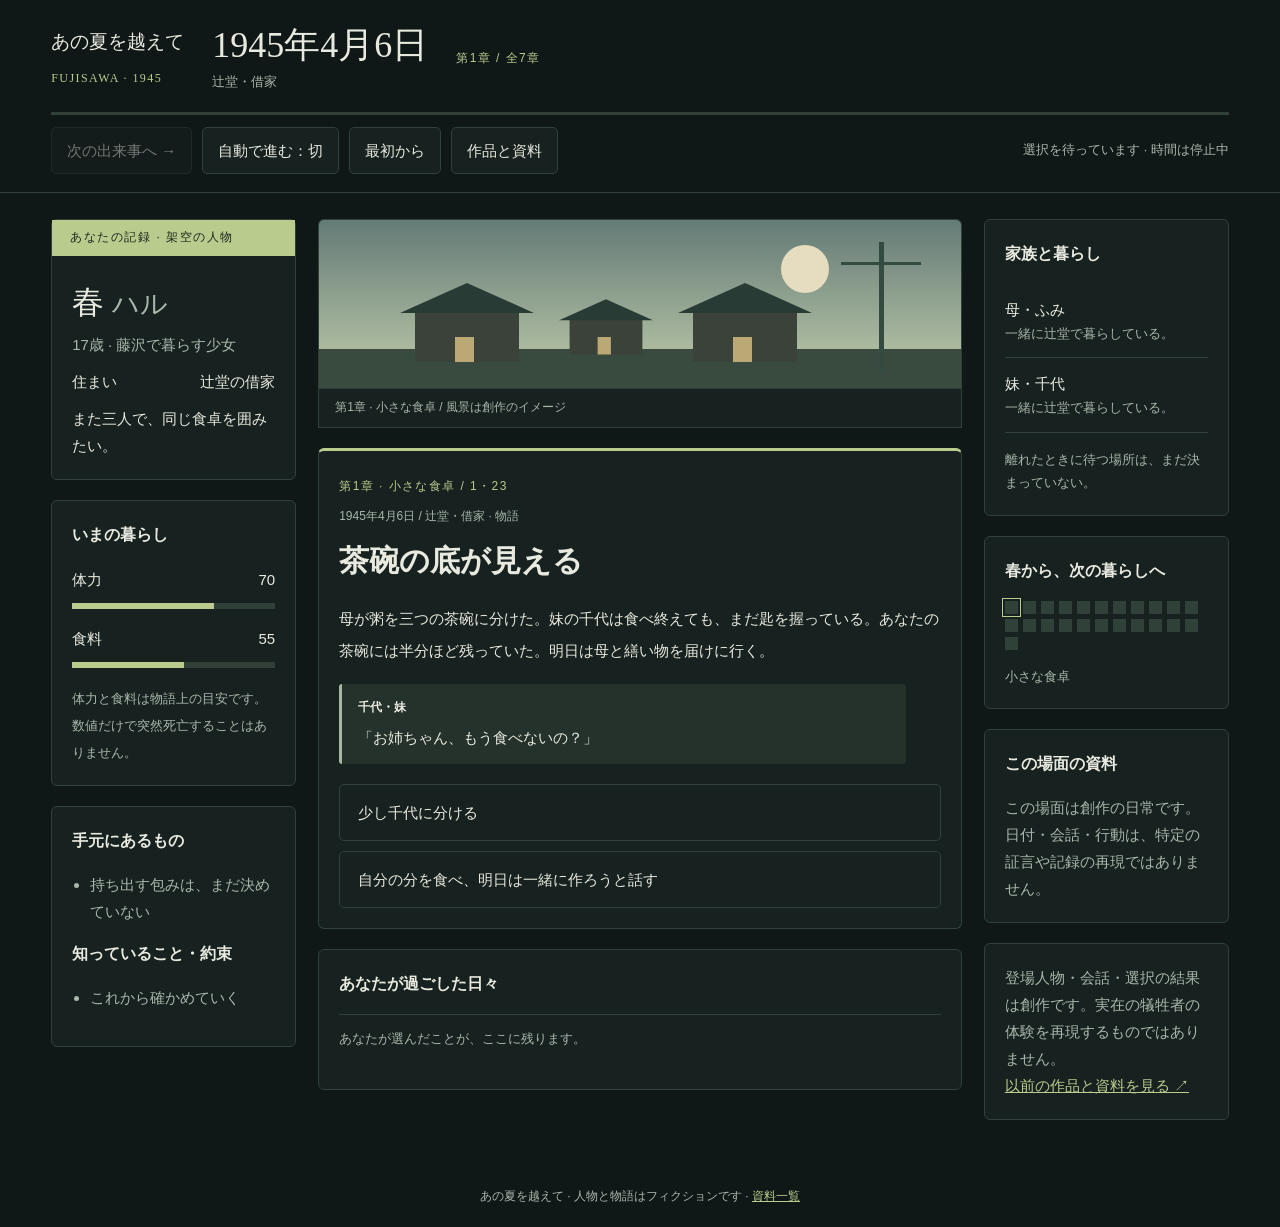
==== play/index.html @ 4fbbf90d "Add Fujisawa survival story with 23 scenes and 20 endings" ====
<!doctype html><html lang="ja"><head><meta charset="utf-8"><meta name="robots" content="noindex,nofollow"><meta name="viewport" content="width=device-width,initial-scale=1"><meta name="description" content="1945年の藤沢を舞台に、物と情報、家族との約束で日々をつなぐフィクションの選択ゲーム。"><title>あの夏を越えて｜藤沢1945</title><link rel="stylesheet" href="style.css"></head><body>
<header><div class="top"><div class="brand">あの夏を越えて<br><span class="tag">FUJISAWA · 1945</span></div><div><div class="date" id="date">1945年、藤沢。</div><small id="location">暮らしをつなぐ、物と情報の物語</small></div><span class="tag" id="chapter">7章 · 23場面</span></div><div class="track"><i id="progress"></i></div><div class="controls"><button id="next" disabled>次の出来事へ →</button><button id="auto" aria-pressed="false">自動で進む：切</button><button id="reset">最初から</button><button id="about">作品と資料</button><small id="timeState">読み込み中</small></div></header>
<main class="layout"><aside class="left"><section class="card identity"><div class="ribbon">あなたの記録 · 架空の人物</div><div class="name">春 <small>ハル</small></div><p class="muted">17歳 · 藤沢で暮らす少女</p><div class="row"><span>住まい</span><span>辻堂の借家</span></div><p>また三人で、同じ食卓を囲みたい。</p></section><section class="card"><h2>いまの暮らし</h2><div id="stats"></div><small>体力と食料は物語上の目安です。数値だけで突然死亡することはありません。</small></section><section class="card possessions"><h2>手元にあるもの</h2><ul id="items"></ul><h2>知っていること・約束</h2><ul id="knowledge"></ul></section></aside>
<div class="center"><div class="scene" role="img" aria-label="藤沢の暮らしをイメージした創作の風景"><div class="sun"></div><div class="houses"><i class="house"></i><i class="house"></i><i class="house"></i></div><div class="pole"></div></div><div class="scene-caption" id="sceneCaption">1945年の藤沢を舞台にしたフィクション</div><article class="card" id="story" aria-live="polite" tabindex="-1"><p>物語を読み込んでいます。</p></article><section class="card"><h2>あなたが過ごした日々</h2><ol class="log" id="log"></ol></section></div>
<aside class="right"><section class="card"><h2>家族と暮らし</h2><div class="family">母・ふみ <small id="mother">針仕事で家計を支える。</small></div><div class="family">妹・千代 <small id="sister">9歳。絵を描くのが好き。</small></div><p id="promise" class="muted">まだ、離れたときの約束は決まっていない。</p></section><section class="card"><h2>春から、次の暮らしへ</h2><div class="dots" id="dots"></div><p id="chapterText" class="muted"></p></section><section class="card"><h2>この場面の資料</h2><div id="fact"></div></section><section class="card"><p class="muted">登場人物・会話・選択の結果は創作です。実在の犠牲者の体験を再現するものではありません。</p><a href="../index.html">以前の作品と資料を見る ↗</a></section></aside></main>
<dialog id="aboutDialog"><h2>あの夏を越えて</h2><p>1945年の藤沢を舞台にした、主人公一人の選択ゲームです。春は母・ふみ、妹・千代と暮らす架空の少女です。旧作品に登場する人物の実話や続編ではありません。</p><p>場所と確認できる歴史上の出来事を土台にしています。人物・会話・私的な事故・日々の日付・戦後の暮らしは創作です。画面の「資料」で、歴史の記録と物語を分けています。</p><p>死亡を含む20種類の結末があります。危険な選択の前には状況を示します。死亡は実在の空襲被害者に割り当てず、架空の日常の出来事として描いています。実際の危険への対処を教えるものではありません。</p><p>体力と食料は行動の負担を振り返る目安です。持ち物や約束は選択肢を変えます。自動進行を入れても、選択肢が出ると必ず止まります。</p><p>進行はこのブラウザに保存します。「最初から」で今回の進行を消してやり直せます。過去のプレイ記録は別に蓄積しません。</p><h3>資料と制作</h3><div id="sourceList"></div><p>体験設計の参考：<a href="https://1in8b.life/ja/" target="_blank" rel="noopener">80億分の1</a>。文章と画面は本作向けに制作。設計はChatGPTとClaudeのレビューをもとに構成しています。</p><button id="closeAbout">閉じる</button></dialog>
<dialog id="resetDialog"><h2>最初からやり直しますか？</h2><p>このプレイの進行と記録を消し、4月6日から始めます。</p><button id="confirmReset">最初から始める</button> <button id="cancelReset">戻る</button></dialog>
<footer>あの夏を越えて · 人物と物語はフィクションです · <a href="../sources.html">資料一覧</a></footer><script src="engine.js"></script><script src="ui.js"></script></body></html>
---- play/style.css ----
:root{color-scheme:dark;--bg:#101817;--panel:#17211f;--line:#30413a;--text:#e8eadf;--muted:#a9b6ab;--accent:#b9cb8d}*{box-sizing:border-box}body{margin:0;background:var(--bg);color:var(--text);font:15px/1.8 -apple-system,BlinkMacSystemFont,'Hiragino Kaku Gothic ProN',sans-serif}button,a{font:inherit}button{cursor:pointer;color:inherit;background:var(--panel);border:1px solid var(--line);border-radius:5px;padding:9px 15px}button:hover{border-color:var(--accent);background:#29382c}button:focus-visible,a:focus-visible{outline:3px solid var(--accent);outline-offset:4px}header{padding:24px 4vw 18px;border-bottom:1px solid var(--line)}.top{display:flex;align-items:center;gap:28px;flex-wrap:wrap}.brand{font-family:serif;font-size:19px}.date{font-family:serif;font-size:36px;line-height:1.2}small,.muted{color:var(--muted)}.tag{font-size:12px;letter-spacing:.12em;color:var(--accent)}.track{height:3px;background:var(--line);margin:18px 0 12px}.track i{display:block;background:var(--accent);height:100%;transition:width .4s}.controls{display:flex;gap:10px;align-items:center;flex-wrap:wrap}.controls small{margin-left:auto}.layout{display:grid;grid-template-columns:245px minmax(340px,1fr) 245px;gap:22px;max-width:1420px;margin:auto;padding:26px 4vw}.card{background:var(--panel);border:1px solid var(--line);border-radius:6px;padding:20px;margin-bottom:20px}h1,h2,h3,p{margin:0}h1{font-family:serif;font-size:30px;margin:7px 0 15px}h2{font-size:16px;margin-bottom:15px}h3{font-size:14px}.identity .ribbon{margin:-20px -20px 18px;background:var(--accent);color:#1b2a1d;padding:7px 18px;font-size:12px;letter-spacing:.13em}.name{font-family:serif;font-size:32px}.row{display:flex;justify-content:space-between;gap:15px;margin:10px 0}.stat{margin:16px 0}.bar{height:6px;background:#304038;margin-top:7px}.bar i{display:block;height:100%;background:var(--accent);transition:width .3s}.scene{height:170px;position:relative;overflow:hidden;background:linear-gradient(#647b76,#acbaa0 77%,#384b3e 77%);border:1px solid var(--line);border-radius:6px 6px 0 0}.sun{position:absolute;width:48px;height:48px;left:72%;top:25px;border-radius:50%;background:#e6dcc0}.houses{position:absolute;bottom:26px;left:15%;display:flex;align-items:flex-end;gap:35px}.house{width:104px;height:50px;background:#3a4239;position:relative}.house:before{content:'';position:absolute;left:-15px;top:-29px;border-left:67px solid transparent;border-right:67px solid transparent;border-bottom:30px solid #283b35}.house:after{content:'';position:absolute;width:19px;height:25px;background:#baa975;bottom:0;left:40px}.house:nth-child(2){transform:scale(.7)}.pole{height:130px;width:5px;background:#334b40;position:absolute;right:12%;bottom:16px}.pole:before{content:'';position:absolute;width:80px;height:3px;background:#334b40;left:-38px;top:20px}.scene-caption{padding:8px 16px;background:var(--panel);border:1px solid var(--line);border-top:0;font-size:12px;color:var(--muted);margin-bottom:20px}.bodycopy{line-height:2.1}.speech{margin:18px 35px 18px 0;border-left:3px solid #a8b7a0;background:#25322b;padding:13px 16px;border-radius:3px}.speech.you{margin:18px 0 18px 35px;background:#253a43;border-color:#86b8c6}.speaker{font-size:12px;font-weight:700;display:block;margin-bottom:5px}.choices{display:grid;gap:10px;margin-top:20px}.choice{text-align:left;padding:14px 18px;display:block;width:100%}.choice strong{display:block;font-weight:500}.choice small{display:block;margin-top:4px;font-size:12px}.decision{color:var(--accent);font-size:12px;letter-spacing:.08em;margin-top:22px}.result{border-left:3px solid var(--accent);padding:14px 18px;background:#233128;margin:16px 0}.log{list-style:none;padding:0;margin:0}.log li{padding:12px 0;border-top:1px solid var(--line);font-size:13px}.log time{display:block;color:var(--muted);font-size:11px}.family{padding:12px 0;border-bottom:1px solid var(--line)}.family small{display:block}.dots{display:flex;gap:5px;margin-top:14px}.dots i{width:13px;height:13px;background:var(--line)}.dots i.done{background:var(--accent)}details{font-size:13px}summary{cursor:pointer}details p{margin-top:10px}a{color:var(--accent)}footer{padding:20px 4vw;color:var(--muted);font-size:12px;text-align:center}.hidden{display:none!important}@media(max-width:1000px){.layout{grid-template-columns:210px 1fr}.right{grid-column:1/-1;display:grid;grid-template-columns:1fr 1fr;gap:20px}}@media(max-width:650px){header{padding:20px}.layout{display:flex;flex-direction:column;padding:20px;gap:0}.left{display:grid;grid-template-columns:1fr 1fr;gap:10px}.card{padding:15px}.identity .ribbon{margin:-15px -15px 12px;padding:6px 15px}.name{font-size:25px}.row{font-size:12px;gap:5px}.stat{margin:8px 0;font-size:12px}.identity p{font-size:12px}.right{display:block}.date{font-size:30px}.controls small{margin-left:0}.scene{height:135px}h1{font-size:25px}.speech{margin-right:10px}.speech.you{margin-left:10px}}
button:disabled{cursor:default;opacity:.45}ul{padding-left:18px}li{margin:7px 0}.possession{font-size:13px}.right #promise{font-size:13px;margin-top:15px}.dots{flex-wrap:wrap}.dots i.current{outline:1px solid var(--accent);outline-offset:2px}.factlink{display:block;margin-top:12px}.chapter-start{border-top:3px solid var(--accent)}dialog{max-width:690px;width:calc(100% - 32px);max-height:85vh;overflow:auto;background:var(--panel);color:var(--text);border:1px solid var(--line);border-radius:8px;padding:28px}dialog::backdrop{background:#000a}dialog p{margin:16px 0}.end-title{font-size:32px}.end-note{margin:22px 0;padding-top:18px;border-top:1px solid var(--line)}.source{font-size:12px;margin-top:12px}.danger{border-color:#866957}.danger small{color:#e0b79b}#story:focus{outline:none}#chapterText{font-size:13px;margin-top:15px}.scene[data-chapter="5"]{background:linear-gradient(#526265,#91a39c 77%,#384b3e 77%)}.scene[data-chapter="6"]{background:linear-gradient(#8c8a77,#d4ba8b 77%,#384b3e 77%)}.scene[data-chapter="7"]{background:linear-gradient(#758d94,#c2d2bd 77%,#384b3e 77%)}@media(max-width:650px){header .top{gap:14px}.brand{font-size:16px}.date{font-size:26px}.left{grid-template-columns:1fr 1fr}.left .identity{padding:12px}.left .identity .ribbon{margin:-12px -12px 12px}.left .identity p{font-size:12px}.left .possession,.left .possessions{grid-column:1/-1}.left .possessions{display:none}.left .card{margin-bottom:10px}.left .card small{font-size:11px}.scene{height:110px}.controls{gap:6px}.controls button{font-size:12px;padding:8px}.layout{padding:14px}.choice{font-size:14px}.card{margin-bottom:14px}.bodycopy{line-height:1.95}.end-title{font-size:25px}.mobile-items{font-size:12px;margin:12px 0;color:var(--muted)}}@media(min-width:651px){.mobile-items{display:none}}
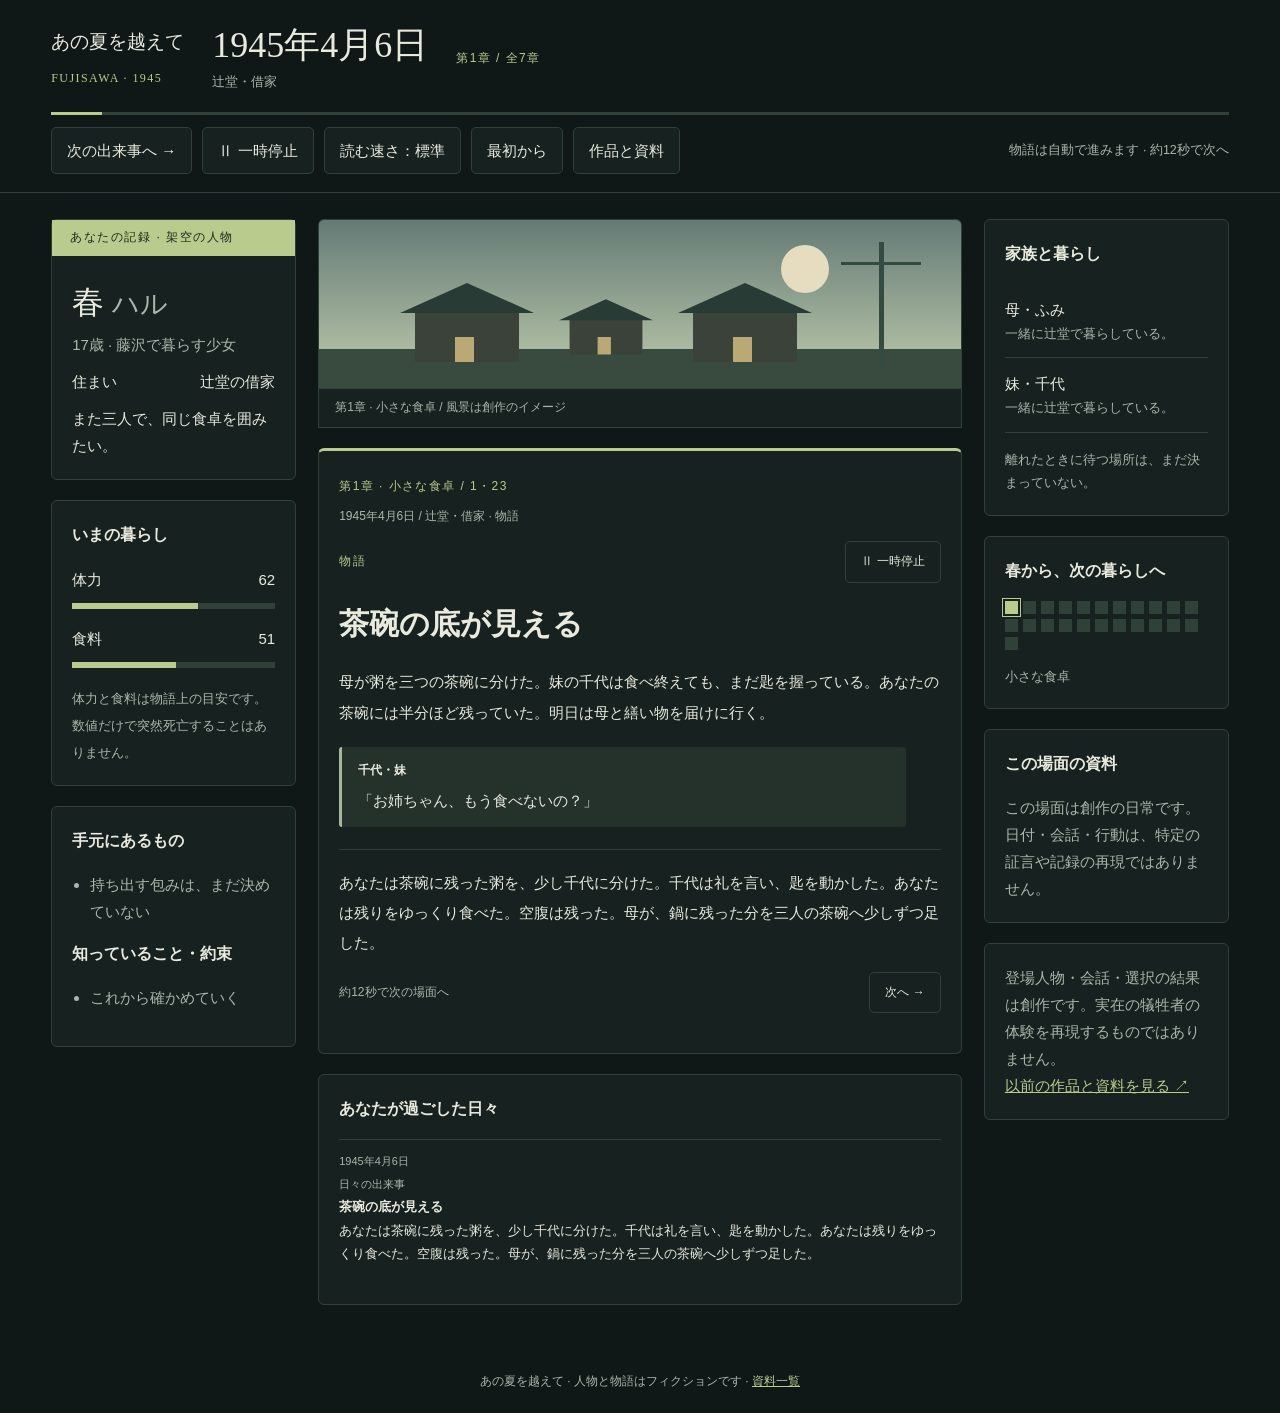
==== commit 0e11e062: "Let the story flow automatically between six consequential decisions" ====
--- a/play/index.html
+++ b/play/index.html
@@ -1,8 +1,8 @@
 <!doctype html><html lang="ja"><head><meta charset="utf-8"><meta name="robots" content="noindex,nofollow"><meta name="viewport" content="width=device-width,initial-scale=1"><meta name="description" content="1945年の藤沢を舞台に、物と情報、家族との約束で日々をつなぐフィクションの選択ゲーム。"><title>あの夏を越えて｜藤沢1945</title><link rel="stylesheet" href="style.css"></head><body>
-<header><div class="top"><div class="brand">あの夏を越えて<br><span class="tag">FUJISAWA · 1945</span></div><div><div class="date" id="date">1945年、藤沢。</div><small id="location">暮らしをつなぐ、物と情報の物語</small></div><span class="tag" id="chapter">7章 · 23場面</span></div><div class="track"><i id="progress"></i></div><div class="controls"><button id="next" disabled>次の出来事へ →</button><button id="auto" aria-pressed="false">自動で進む：切</button><button id="reset">最初から</button><button id="about">作品と資料</button><small id="timeState">読み込み中</small></div></header>
+<header><div class="top"><div class="brand">あの夏を越えて<br><span class="tag">FUJISAWA · 1945</span></div><div><div class="date" id="date">1945年、藤沢。</div><small id="location">暮らしをつなぐ、物と情報の物語</small></div><span class="tag" id="chapter">7章 · 大切な選択は6回</span></div><div class="track"><i id="progress"></i></div><div class="controls"><button id="next" disabled>次の出来事へ →</button><button id="auto" aria-pressed="true">Ⅱ 一時停止</button><button id="speed">読む速さ：標準</button><button id="reset">最初から</button><button id="about">作品と資料</button><small id="timeState">読み込み中</small></div></header>
 <main class="layout"><aside class="left"><section class="card identity"><div class="ribbon">あなたの記録 · 架空の人物</div><div class="name">春 <small>ハル</small></div><p class="muted">17歳 · 藤沢で暮らす少女</p><div class="row"><span>住まい</span><span>辻堂の借家</span></div><p>また三人で、同じ食卓を囲みたい。</p></section><section class="card"><h2>いまの暮らし</h2><div id="stats"></div><small>体力と食料は物語上の目安です。数値だけで突然死亡することはありません。</small></section><section class="card possessions"><h2>手元にあるもの</h2><ul id="items"></ul><h2>知っていること・約束</h2><ul id="knowledge"></ul></section></aside>
 <div class="center"><div class="scene" role="img" aria-label="藤沢の暮らしをイメージした創作の風景"><div class="sun"></div><div class="houses"><i class="house"></i><i class="house"></i><i class="house"></i></div><div class="pole"></div></div><div class="scene-caption" id="sceneCaption">1945年の藤沢を舞台にしたフィクション</div><article class="card" id="story" aria-live="polite" tabindex="-1"><p>物語を読み込んでいます。</p></article><section class="card"><h2>あなたが過ごした日々</h2><ol class="log" id="log"></ol></section></div>
 <aside class="right"><section class="card"><h2>家族と暮らし</h2><div class="family">母・ふみ <small id="mother">針仕事で家計を支える。</small></div><div class="family">妹・千代 <small id="sister">9歳。絵を描くのが好き。</small></div><p id="promise" class="muted">まだ、離れたときの約束は決まっていない。</p></section><section class="card"><h2>春から、次の暮らしへ</h2><div class="dots" id="dots"></div><p id="chapterText" class="muted"></p></section><section class="card"><h2>この場面の資料</h2><div id="fact"></div></section><section class="card"><p class="muted">登場人物・会話・選択の結果は創作です。実在の犠牲者の体験を再現するものではありません。</p><a href="../index.html">以前の作品と資料を見る ↗</a></section></aside></main>
-<dialog id="aboutDialog"><h2>あの夏を越えて</h2><p>1945年の藤沢を舞台にした、主人公一人の選択ゲームです。春は母・ふみ、妹・千代と暮らす架空の少女です。旧作品に登場する人物の実話や続編ではありません。</p><p>場所と確認できる歴史上の出来事を土台にしています。人物・会話・私的な事故・日々の日付・戦後の暮らしは創作です。画面の「資料」で、歴史の記録と物語を分けています。</p><p>死亡を含む20種類の結末があります。危険な選択の前には状況を示します。死亡は実在の空襲被害者に割り当てず、架空の日常の出来事として描いています。実際の危険への対処を教えるものではありません。</p><p>体力と食料は行動の負担を振り返る目安です。持ち物や約束は選択肢を変えます。自動進行を入れても、選択肢が出ると必ず止まります。</p><p>進行はこのブラウザに保存します。「最初から」で今回の進行を消してやり直せます。過去のプレイ記録は別に蓄積しません。</p><h3>資料と制作</h3><div id="sourceList"></div><p>体験設計の参考：<a href="https://1in8b.life/ja/" target="_blank" rel="noopener">80億分の1</a>。文章と画面は本作向けに制作。設計はChatGPTとClaudeのレビューをもとに構成しています。</p><button id="closeAbout">閉じる</button></dialog>
+<dialog id="aboutDialog"><h2>あの夏を越えて</h2><p>1945年の藤沢を舞台にした、主人公一人の選択ゲームです。春は母・ふみ、妹・千代と暮らす架空の少女です。旧作品に登場する人物の実話や続編ではありません。</p><p>場所と確認できる歴史上の出来事を土台にしています。人物・会話・私的な事故・日々の日付・戦後の暮らしは創作です。画面の「資料」で、歴史の記録と物語を分けています。</p><p>大きな結末は、生き延びたあとの仕事4種類と病気による死の1種類です。家族がどこで暮らすかは、後日談に反映されます。病気の経過は創作で、実際の患者の転帰を予測するものではありません。</p><p>物語は自動で進みます。選ぶのは重要な6場面だけで、選ぶまで必ず止まります。持ち物や情報によって、その間の出来事も変わります。「一時停止」「読む速さ」「次へ」で、自分のペースに合わせられます。別のタブや資料を開いている間は進みません。</p><p>進行はこのブラウザに保存します。この版は選択の構成を変えたため、以前の版とは別の進行として始まります。「最初から」で今回の進行を消してやり直せます。過去のプレイ記録は別に蓄積しません。</p><h3>資料と制作</h3><div id="sourceList"></div><p>体験設計の参考：<a href="https://1in8b.life/ja/" target="_blank" rel="noopener">80億分の1</a>。文章と画面は本作向けに制作。設計はChatGPTとClaudeのレビューをもとに構成しています。</p><button id="closeAbout">閉じる</button></dialog>
 <dialog id="resetDialog"><h2>最初からやり直しますか？</h2><p>このプレイの進行と記録を消し、4月6日から始めます。</p><button id="confirmReset">最初から始める</button> <button id="cancelReset">戻る</button></dialog>
 <footer>あの夏を越えて · 人物と物語はフィクションです · <a href="../sources.html">資料一覧</a></footer><script src="engine.js"></script><script src="ui.js"></script></body></html>
--- a/play/style.css
+++ b/play/style.css
@@ -1,3 +1,5 @@
 
 :root{color-scheme:dark;--bg:#101817;--panel:#17211f;--line:#30413a;--text:#e8eadf;--muted:#a9b6ab;--accent:#b9cb8d}*{box-sizing:border-box}body{margin:0;background:var(--bg);color:var(--text);font:15px/1.8 -apple-system,BlinkMacSystemFont,'Hiragino Kaku Gothic ProN',sans-serif}button,a{font:inherit}button{cursor:pointer;color:inherit;background:var(--panel);border:1px solid var(--line);border-radius:5px;padding:9px 15px}button:hover{border-color:var(--accent);background:#29382c}button:focus-visible,a:focus-visible{outline:3px solid var(--accent);outline-offset:4px}header{padding:24px 4vw 18px;border-bottom:1px solid var(--line)}.top{display:flex;align-items:center;gap:28px;flex-wrap:wrap}.brand{font-family:serif;font-size:19px}.date{font-family:serif;font-size:36px;line-height:1.2}small,.muted{color:var(--muted)}.tag{font-size:12px;letter-spacing:.12em;color:var(--accent)}.track{height:3px;background:var(--line);margin:18px 0 12px}.track i{display:block;background:var(--accent);height:100%;transition:width .4s}.controls{display:flex;gap:10px;align-items:center;flex-wrap:wrap}.controls small{margin-left:auto}.layout{display:grid;grid-template-columns:245px minmax(340px,1fr) 245px;gap:22px;max-width:1420px;margin:auto;padding:26px 4vw}.card{background:var(--panel);border:1px solid var(--line);border-radius:6px;padding:20px;margin-bottom:20px}h1,h2,h3,p{margin:0}h1{font-family:serif;font-size:30px;margin:7px 0 15px}h2{font-size:16px;margin-bottom:15px}h3{font-size:14px}.identity .ribbon{margin:-20px -20px 18px;background:var(--accent);color:#1b2a1d;padding:7px 18px;font-size:12px;letter-spacing:.13em}.name{font-family:serif;font-size:32px}.row{display:flex;justify-content:space-between;gap:15px;margin:10px 0}.stat{margin:16px 0}.bar{height:6px;background:#304038;margin-top:7px}.bar i{display:block;height:100%;background:var(--accent);transition:width .3s}.scene{height:170px;position:relative;overflow:hidden;background:linear-gradient(#647b76,#acbaa0 77%,#384b3e 77%);border:1px solid var(--line);border-radius:6px 6px 0 0}.sun{position:absolute;width:48px;height:48px;left:72%;top:25px;border-radius:50%;background:#e6dcc0}.houses{position:absolute;bottom:26px;left:15%;display:flex;align-items:flex-end;gap:35px}.house{width:104px;height:50px;background:#3a4239;position:relative}.house:before{content:'';position:absolute;left:-15px;top:-29px;border-left:67px solid transparent;border-right:67px solid transparent;border-bottom:30px solid #283b35}.house:after{content:'';position:absolute;width:19px;height:25px;background:#baa975;bottom:0;left:40px}.house:nth-child(2){transform:scale(.7)}.pole{height:130px;width:5px;background:#334b40;position:absolute;right:12%;bottom:16px}.pole:before{content:'';position:absolute;width:80px;height:3px;background:#334b40;left:-38px;top:20px}.scene-caption{padding:8px 16px;background:var(--panel);border:1px solid var(--line);border-top:0;font-size:12px;color:var(--muted);margin-bottom:20px}.bodycopy{line-height:2.1}.speech{margin:18px 35px 18px 0;border-left:3px solid #a8b7a0;background:#25322b;padding:13px 16px;border-radius:3px}.speech.you{margin:18px 0 18px 35px;background:#253a43;border-color:#86b8c6}.speaker{font-size:12px;font-weight:700;display:block;margin-bottom:5px}.choices{display:grid;gap:10px;margin-top:20px}.choice{text-align:left;padding:14px 18px;display:block;width:100%}.choice strong{display:block;font-weight:500}.choice small{display:block;margin-top:4px;font-size:12px}.decision{color:var(--accent);font-size:12px;letter-spacing:.08em;margin-top:22px}.result{border-left:3px solid var(--accent);padding:14px 18px;background:#233128;margin:16px 0}.log{list-style:none;padding:0;margin:0}.log li{padding:12px 0;border-top:1px solid var(--line);font-size:13px}.log time{display:block;color:var(--muted);font-size:11px}.family{padding:12px 0;border-bottom:1px solid var(--line)}.family small{display:block}.dots{display:flex;gap:5px;margin-top:14px}.dots i{width:13px;height:13px;background:var(--line)}.dots i.done{background:var(--accent)}details{font-size:13px}summary{cursor:pointer}details p{margin-top:10px}a{color:var(--accent)}footer{padding:20px 4vw;color:var(--muted);font-size:12px;text-align:center}.hidden{display:none!important}@media(max-width:1000px){.layout{grid-template-columns:210px 1fr}.right{grid-column:1/-1;display:grid;grid-template-columns:1fr 1fr;gap:20px}}@media(max-width:650px){header{padding:20px}.layout{display:flex;flex-direction:column;padding:20px;gap:0}.left{display:grid;grid-template-columns:1fr 1fr;gap:10px}.card{padding:15px}.identity .ribbon{margin:-15px -15px 12px;padding:6px 15px}.name{font-size:25px}.row{font-size:12px;gap:5px}.stat{margin:8px 0;font-size:12px}.identity p{font-size:12px}.right{display:block}.date{font-size:30px}.controls small{margin-left:0}.scene{height:135px}h1{font-size:25px}.speech{margin-right:10px}.speech.you{margin-left:10px}}
 button:disabled{cursor:default;opacity:.45}ul{padding-left:18px}li{margin:7px 0}.possession{font-size:13px}.right #promise{font-size:13px;margin-top:15px}.dots{flex-wrap:wrap}.dots i.current{outline:1px solid var(--accent);outline-offset:2px}.factlink{display:block;margin-top:12px}.chapter-start{border-top:3px solid var(--accent)}dialog{max-width:690px;width:calc(100% - 32px);max-height:85vh;overflow:auto;background:var(--panel);color:var(--text);border:1px solid var(--line);border-radius:8px;padding:28px}dialog::backdrop{background:#000a}dialog p{margin:16px 0}.end-title{font-size:32px}.end-note{margin:22px 0;padding-top:18px;border-top:1px solid var(--line)}.source{font-size:12px;margin-top:12px}.danger{border-color:#866957}.danger small{color:#e0b79b}#story:focus{outline:none}#chapterText{font-size:13px;margin-top:15px}.scene[data-chapter="5"]{background:linear-gradient(#526265,#91a39c 77%,#384b3e 77%)}.scene[data-chapter="6"]{background:linear-gradient(#8c8a77,#d4ba8b 77%,#384b3e 77%)}.scene[data-chapter="7"]{background:linear-gradient(#758d94,#c2d2bd 77%,#384b3e 77%)}@media(max-width:650px){header .top{gap:14px}.brand{font-size:16px}.date{font-size:26px}.left{grid-template-columns:1fr 1fr}.left .identity{padding:12px}.left .identity .ribbon{margin:-12px -12px 12px}.left .identity p{font-size:12px}.left .possession,.left .possessions{grid-column:1/-1}.left .possessions{display:none}.left .card{margin-bottom:10px}.left .card small{font-size:11px}.scene{height:110px}.controls{gap:6px}.controls button{font-size:12px;padding:8px}.layout{padding:14px}.choice{font-size:14px}.card{margin-bottom:14px}.bodycopy{line-height:1.95}.end-title{font-size:25px}.mobile-items{font-size:12px;margin:12px 0;color:var(--muted)}}@media(min-width:651px){.mobile-items{display:none}}
+
+.reading-tools,.reading-footer{display:flex;justify-content:space-between;align-items:center;gap:12px;margin:14px 0}.reading-tools button,.reading-footer button{font-size:12px}.reading-footer span{font-size:12px}.narrative-follow{margin:22px 0 14px;padding-top:18px;border-top:1px solid var(--line);line-height:2}.reading-tools+.bodycopy{margin-top:12px}@media(prefers-reduced-motion:reduce){*{scroll-behavior:auto!important;transition:none!important}}
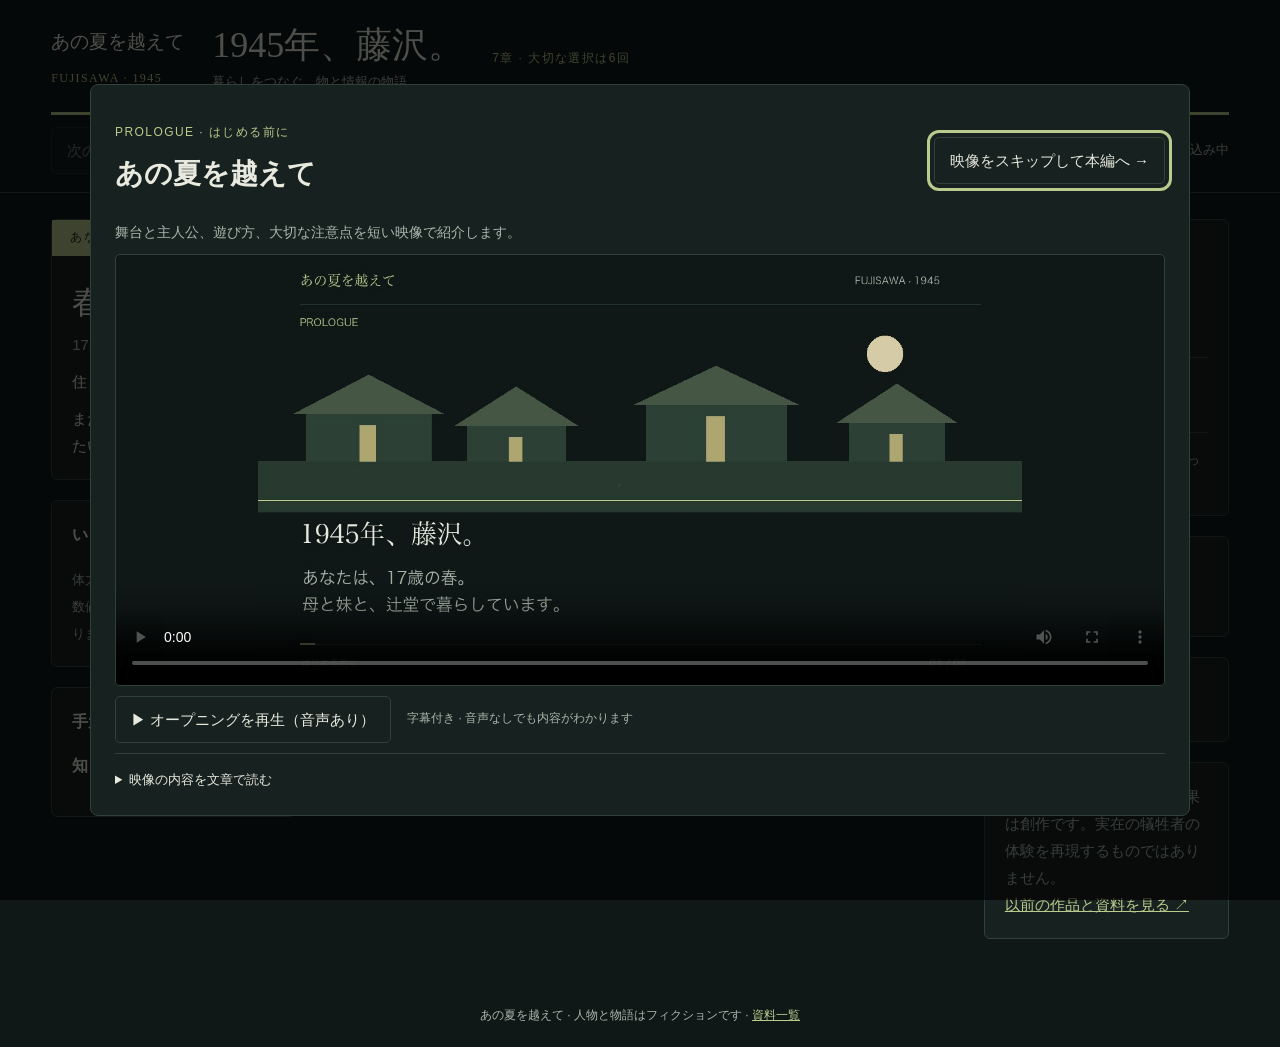
==== commit 1e9d4143: "Add narrated opening film and first-visit introduction" ====
--- a/play/index.html
+++ b/play/index.html
@@ -1,8 +1,14 @@
 <!doctype html><html lang="ja"><head><meta charset="utf-8"><meta name="robots" content="noindex,nofollow"><meta name="viewport" content="width=device-width,initial-scale=1"><meta name="description" content="1945年の藤沢を舞台に、物と情報、家族との約束で日々をつなぐフィクションの選択ゲーム。"><title>あの夏を越えて｜藤沢1945</title><link rel="stylesheet" href="style.css"></head><body>
-<header><div class="top"><div class="brand">あの夏を越えて<br><span class="tag">FUJISAWA · 1945</span></div><div><div class="date" id="date">1945年、藤沢。</div><small id="location">暮らしをつなぐ、物と情報の物語</small></div><span class="tag" id="chapter">7章 · 大切な選択は6回</span></div><div class="track"><i id="progress"></i></div><div class="controls"><button id="next" disabled>次の出来事へ →</button><button id="auto" aria-pressed="true">Ⅱ 一時停止</button><button id="speed">読む速さ：標準</button><button id="reset">最初から</button><button id="about">作品と資料</button><small id="timeState">読み込み中</small></div></header>
+<header><div class="top"><div class="brand">あの夏を越えて<br><span class="tag">FUJISAWA · 1945</span></div><div><div class="date" id="date">1945年、藤沢。</div><small id="location">暮らしをつなぐ、物と情報の物語</small></div><span class="tag" id="chapter">7章 · 大切な選択は6回</span></div><div class="track"><i id="progress"></i></div><div class="controls"><button id="next" disabled>次の出来事へ →</button><button id="auto" aria-pressed="true">Ⅱ 一時停止</button><button id="speed">読む速さ：標準</button><button id="reset">最初から</button><button id="opening">オープニング</button><button id="about">作品と資料</button><small id="timeState">読み込み中</small></div></header>
 <main class="layout"><aside class="left"><section class="card identity"><div class="ribbon">あなたの記録 · 架空の人物</div><div class="name">春 <small>ハル</small></div><p class="muted">17歳 · 藤沢で暮らす少女</p><div class="row"><span>住まい</span><span>辻堂の借家</span></div><p>また三人で、同じ食卓を囲みたい。</p></section><section class="card"><h2>いまの暮らし</h2><div id="stats"></div><small>体力と食料は物語上の目安です。数値だけで突然死亡することはありません。</small></section><section class="card possessions"><h2>手元にあるもの</h2><ul id="items"></ul><h2>知っていること・約束</h2><ul id="knowledge"></ul></section></aside>
 <div class="center"><div class="scene" role="img" aria-label="藤沢の暮らしをイメージした創作の風景"><div class="sun"></div><div class="houses"><i class="house"></i><i class="house"></i><i class="house"></i></div><div class="pole"></div></div><div class="scene-caption" id="sceneCaption">1945年の藤沢を舞台にしたフィクション</div><article class="card" id="story" aria-live="polite" tabindex="-1"><p>物語を読み込んでいます。</p></article><section class="card"><h2>あなたが過ごした日々</h2><ol class="log" id="log"></ol></section></div>
 <aside class="right"><section class="card"><h2>家族と暮らし</h2><div class="family">母・ふみ <small id="mother">針仕事で家計を支える。</small></div><div class="family">妹・千代 <small id="sister">9歳。絵を描くのが好き。</small></div><p id="promise" class="muted">まだ、離れたときの約束は決まっていない。</p></section><section class="card"><h2>春から、次の暮らしへ</h2><div class="dots" id="dots"></div><p id="chapterText" class="muted"></p></section><section class="card"><h2>この場面の資料</h2><div id="fact"></div></section><section class="card"><p class="muted">登場人物・会話・選択の結果は創作です。実在の犠牲者の体験を再現するものではありません。</p><a href="../index.html">以前の作品と資料を見る ↗</a></section></aside></main>
 <dialog id="aboutDialog"><h2>あの夏を越えて</h2><p>1945年の藤沢を舞台にした、主人公一人の選択ゲームです。春は母・ふみ、妹・千代と暮らす架空の少女です。旧作品に登場する人物の実話や続編ではありません。</p><p>場所と確認できる歴史上の出来事を土台にしています。人物・会話・私的な事故・日々の日付・戦後の暮らしは創作です。画面の「資料」で、歴史の記録と物語を分けています。</p><p>大きな結末は、生き延びたあとの仕事4種類と病気による死の1種類です。家族がどこで暮らすかは、後日談に反映されます。病気の経過は創作で、実際の患者の転帰を予測するものではありません。</p><p>物語は自動で進みます。選ぶのは重要な6場面だけで、選ぶまで必ず止まります。持ち物や情報によって、その間の出来事も変わります。「一時停止」「読む速さ」「次へ」で、自分のペースに合わせられます。別のタブや資料を開いている間は進みません。</p><p>進行はこのブラウザに保存します。この版は選択の構成を変えたため、以前の版とは別の進行として始まります。「最初から」で今回の進行を消してやり直せます。過去のプレイ記録は別に蓄積しません。</p><h3>資料と制作</h3><div id="sourceList"></div><p>体験設計の参考：<a href="https://1in8b.life/ja/" target="_blank" rel="noopener">80億分の1</a>。文章と画面は本作向けに制作。設計はChatGPTとClaudeのレビューをもとに構成しています。</p><button id="closeAbout">閉じる</button></dialog>
 <dialog id="resetDialog"><h2>最初からやり直しますか？</h2><p>このプレイの進行と記録を消し、4月6日から始めます。</p><button id="confirmReset">最初から始める</button> <button id="cancelReset">戻る</button></dialog>
-<footer>あの夏を越えて · 人物と物語はフィクションです · <a href="../sources.html">資料一覧</a></footer><script src="engine.js"></script><script src="ui.js"></script></body></html>
+<dialog id="introDialog" aria-labelledby="introTitle">
+<div class="intro-heading"><div><span class="tag">PROLOGUE · はじめる前に</span><h2 id="introTitle">あの夏を越えて</h2></div><button id="skipIntro">映像をスキップして本編へ →</button></div>
+<p class="intro-summary">舞台と主人公、遊び方、大切な注意点を短い映像で紹介します。</p>
+<video id="introVideo" controls playsinline preload="metadata" poster="media/opening-poster.jpg" aria-label="あの夏を越えて オープニング映像"><source src="media/opening.mp4" type="video/mp4"><track kind="subtitles" src="media/opening.vtt" srclang="ja" label="日本語ナレーション">このブラウザでは映像を再生できません。下の説明を読むか、本編へ進んでください。</video>
+<div class="intro-actions"><button id="playIntro">▶ オープニングを再生（音声あり）</button><span class="muted" id="introStatus">字幕付き · 音声なしでも内容がわかります</span></div>
+<details class="intro-transcript"><summary>映像の内容を文章で読む</summary><p>1945年の藤沢。あなたは17歳の春。母と妹と辻堂で暮らしています。食べ物、仕事、家族の居場所。変わっていく暮らしをつなぎ、あの夏を越えていく物語です。</p><p>物語は自動で進み、重要な6場面だけで選択します。選択中は時間が止まります。持ち物・情報・約束は、その先の出来事や後日談に影響します。</p><p>読む速さの変更、一時停止、次へ進む操作ができます。体力・食料の数値だけで突然死亡することはありません。ただし、病気や死を描く場面と、生き延びられない結末があります。</p><p>場所や歴史上の出来事を土台にしたフィクションです。人物・会話・日々の行動は創作で、実際の犠牲者の人生を再現するものではありません。</p><p>進行は同じブラウザに保存されます。出典は「作品と資料」から読めます。</p></details>
+</dialog><footer>あの夏を越えて · 人物と物語はフィクションです · <a href="../sources.html">資料一覧</a></footer><script src="engine.js"></script><script src="ui.js"></script></body></html>
--- a/play/style.css
+++ b/play/style.css
@@ -3,3 +3,7 @@
 button:disabled{cursor:default;opacity:.45}ul{padding-left:18px}li{margin:7px 0}.possession{font-size:13px}.right #promise{font-size:13px;margin-top:15px}.dots{flex-wrap:wrap}.dots i.current{outline:1px solid var(--accent);outline-offset:2px}.factlink{display:block;margin-top:12px}.chapter-start{border-top:3px solid var(--accent)}dialog{max-width:690px;width:calc(100% - 32px);max-height:85vh;overflow:auto;background:var(--panel);color:var(--text);border:1px solid var(--line);border-radius:8px;padding:28px}dialog::backdrop{background:#000a}dialog p{margin:16px 0}.end-title{font-size:32px}.end-note{margin:22px 0;padding-top:18px;border-top:1px solid var(--line)}.source{font-size:12px;margin-top:12px}.danger{border-color:#866957}.danger small{color:#e0b79b}#story:focus{outline:none}#chapterText{font-size:13px;margin-top:15px}.scene[data-chapter="5"]{background:linear-gradient(#526265,#91a39c 77%,#384b3e 77%)}.scene[data-chapter="6"]{background:linear-gradient(#8c8a77,#d4ba8b 77%,#384b3e 77%)}.scene[data-chapter="7"]{background:linear-gradient(#758d94,#c2d2bd 77%,#384b3e 77%)}@media(max-width:650px){header .top{gap:14px}.brand{font-size:16px}.date{font-size:26px}.left{grid-template-columns:1fr 1fr}.left .identity{padding:12px}.left .identity .ribbon{margin:-12px -12px 12px}.left .identity p{font-size:12px}.left .possession,.left .possessions{grid-column:1/-1}.left .possessions{display:none}.left .card{margin-bottom:10px}.left .card small{font-size:11px}.scene{height:110px}.controls{gap:6px}.controls button{font-size:12px;padding:8px}.layout{padding:14px}.choice{font-size:14px}.card{margin-bottom:14px}.bodycopy{line-height:1.95}.end-title{font-size:25px}.mobile-items{font-size:12px;margin:12px 0;color:var(--muted)}}@media(min-width:651px){.mobile-items{display:none}}
 
 .reading-tools,.reading-footer{display:flex;justify-content:space-between;align-items:center;gap:12px;margin:14px 0}.reading-tools button,.reading-footer button{font-size:12px}.reading-footer span{font-size:12px}.narrative-follow{margin:22px 0 14px;padding-top:18px;border-top:1px solid var(--line);line-height:2}.reading-tools+.bodycopy{margin-top:12px}@media(prefers-reduced-motion:reduce){*{scroll-behavior:auto!important;transition:none!important}}
+
+#introDialog{max-width:1100px;width:calc(100% - 28px);padding:24px}#introVideo{display:block;width:100%;max-height:62vh;aspect-ratio:16/9;background:#101817;border:1px solid var(--line);border-radius:5px}.intro-heading{display:flex;justify-content:space-between;align-items:center;gap:16px}.intro-heading h2{font-family:serif;font-size:28px;margin:5px 0}.intro-summary{color:var(--muted);font-size:14px}.intro-actions{display:flex;align-items:center;gap:16px;margin:16px 0}.intro-actions span{font-size:12px}.intro-transcript{border-top:1px solid var(--line);padding-top:14px}@media(max-width:650px){#introDialog{padding:14px}.intro-heading{align-items:flex-start}.intro-heading h2{font-size:21px}.intro-heading button{font-size:11px;max-width:145px;padding:8px}.intro-actions{align-items:flex-start;flex-direction:column;gap:8px}.intro-actions button{font-size:13px}.intro-summary{font-size:12px}}
+
+#introDialog{max-height:94vh}#introVideo{max-height:48vh}.intro-heading{position:sticky;top:-24px;background:var(--panel);z-index:2;padding:8px 0}.intro-summary{margin:8px 0!important}.intro-actions{margin:10px 0}@media(max-width:650px){.intro-heading{top:-14px}#introVideo{max-height:42vh}}
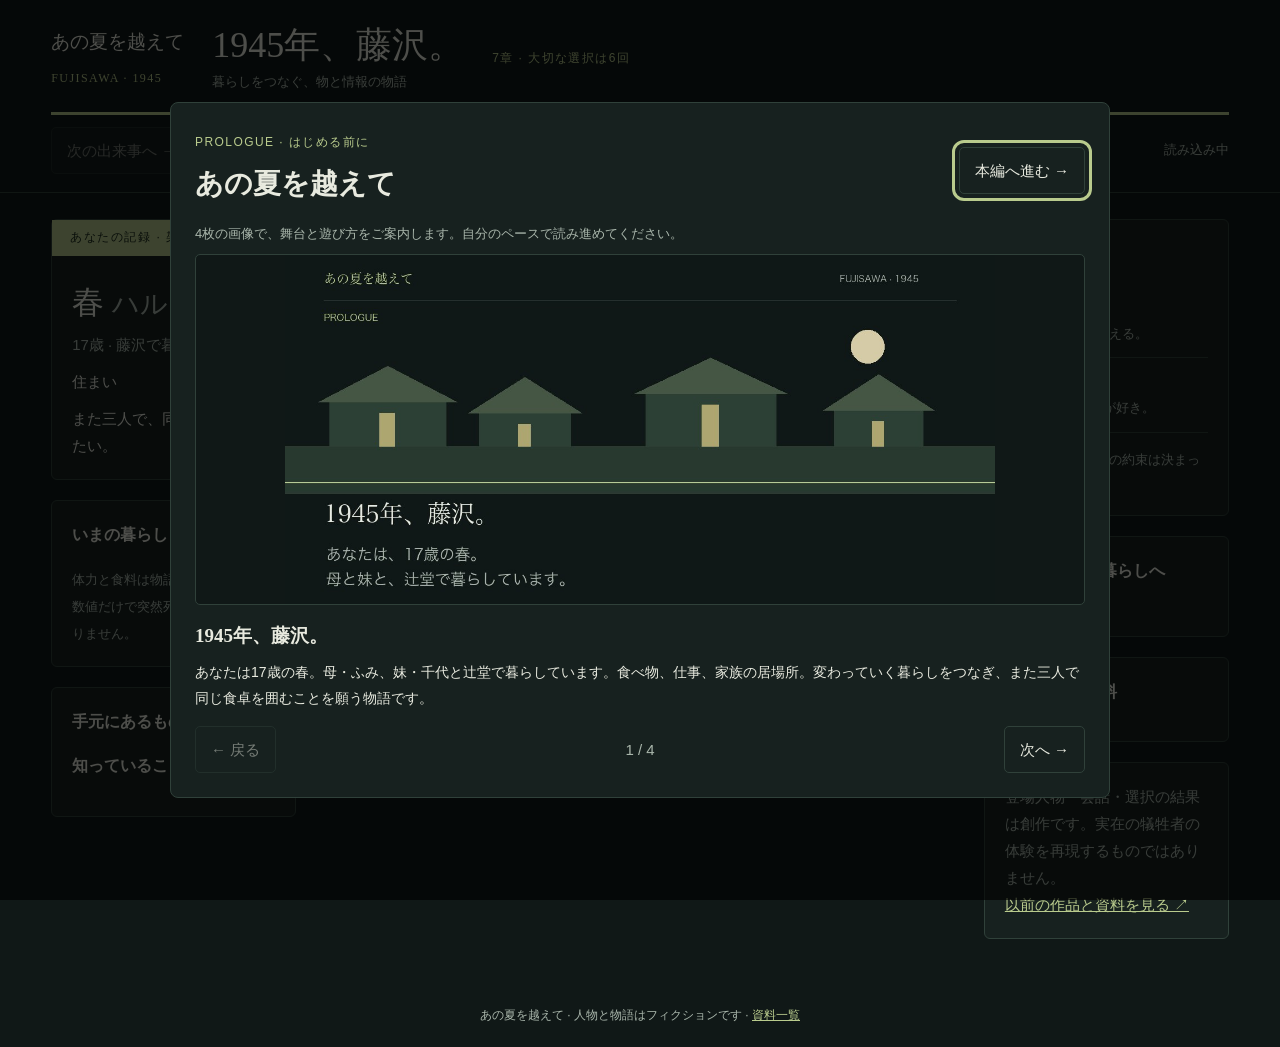
==== commit c821cf0c: "Replace narrated video with silent opening image cards" ====
--- a/play/index.html
+++ b/play/index.html
@@ -6,9 +6,9 @@
 <dialog id="aboutDialog"><h2>あの夏を越えて</h2><p>1945年の藤沢を舞台にした、主人公一人の選択ゲームです。春は母・ふみ、妹・千代と暮らす架空の少女です。旧作品に登場する人物の実話や続編ではありません。</p><p>場所と確認できる歴史上の出来事を土台にしています。人物・会話・私的な事故・日々の日付・戦後の暮らしは創作です。画面の「資料」で、歴史の記録と物語を分けています。</p><p>大きな結末は、生き延びたあとの仕事4種類と病気による死の1種類です。家族がどこで暮らすかは、後日談に反映されます。病気の経過は創作で、実際の患者の転帰を予測するものではありません。</p><p>物語は自動で進みます。選ぶのは重要な6場面だけで、選ぶまで必ず止まります。持ち物や情報によって、その間の出来事も変わります。「一時停止」「読む速さ」「次へ」で、自分のペースに合わせられます。別のタブや資料を開いている間は進みません。</p><p>進行はこのブラウザに保存します。この版は選択の構成を変えたため、以前の版とは別の進行として始まります。「最初から」で今回の進行を消してやり直せます。過去のプレイ記録は別に蓄積しません。</p><h3>資料と制作</h3><div id="sourceList"></div><p>体験設計の参考：<a href="https://1in8b.life/ja/" target="_blank" rel="noopener">80億分の1</a>。文章と画面は本作向けに制作。設計はChatGPTとClaudeのレビューをもとに構成しています。</p><button id="closeAbout">閉じる</button></dialog>
 <dialog id="resetDialog"><h2>最初からやり直しますか？</h2><p>このプレイの進行と記録を消し、4月6日から始めます。</p><button id="confirmReset">最初から始める</button> <button id="cancelReset">戻る</button></dialog>
 <dialog id="introDialog" aria-labelledby="introTitle">
-<div class="intro-heading"><div><span class="tag">PROLOGUE · はじめる前に</span><h2 id="introTitle">あの夏を越えて</h2></div><button id="skipIntro">映像をスキップして本編へ →</button></div>
-<p class="intro-summary">舞台と主人公、遊び方、大切な注意点を短い映像で紹介します。</p>
-<video id="introVideo" controls playsinline preload="metadata" poster="media/opening-poster.jpg" aria-label="あの夏を越えて オープニング映像"><source src="media/opening.mp4" type="video/mp4"><track kind="subtitles" src="media/opening.vtt" srclang="ja" label="日本語ナレーション">このブラウザでは映像を再生できません。下の説明を読むか、本編へ進んでください。</video>
-<div class="intro-actions"><button id="playIntro">▶ オープニングを再生（音声あり）</button><span class="muted" id="introStatus">字幕付き · 音声なしでも内容がわかります</span></div>
-<details class="intro-transcript"><summary>映像の内容を文章で読む</summary><p>1945年の藤沢。あなたは17歳の春。母と妹と辻堂で暮らしています。食べ物、仕事、家族の居場所。変わっていく暮らしをつなぎ、あの夏を越えていく物語です。</p><p>物語は自動で進み、重要な6場面だけで選択します。選択中は時間が止まります。持ち物・情報・約束は、その先の出来事や後日談に影響します。</p><p>読む速さの変更、一時停止、次へ進む操作ができます。体力・食料の数値だけで突然死亡することはありません。ただし、病気や死を描く場面と、生き延びられない結末があります。</p><p>場所や歴史上の出来事を土台にしたフィクションです。人物・会話・日々の行動は創作で、実際の犠牲者の人生を再現するものではありません。</p><p>進行は同じブラウザに保存されます。出典は「作品と資料」から読めます。</p></details>
+<div class="intro-heading"><div><span class="tag">PROLOGUE · はじめる前に</span><h2 id="introTitle">あの夏を越えて</h2></div><button id="skipIntro">本編へ進む →</button></div>
+<p class="intro-summary">4枚の画像で、舞台と遊び方をご案内します。自分のペースで読み進めてください。</p>
+<img id="introImage" src="media/opening-1.jpg" alt="1945年の藤沢をイメージした町並み" width="1280" height="630">
+<div class="intro-copy" aria-live="polite"><h3 id="introCardTitle"></h3><p id="introCardText"></p></div>
+<div class="intro-actions"><button id="prevIntro">← 戻る</button><span id="introCount" class="muted"></span><button id="nextIntro">次へ →</button></div>
 </dialog><footer>あの夏を越えて · 人物と物語はフィクションです · <a href="../sources.html">資料一覧</a></footer><script src="engine.js"></script><script src="ui.js"></script></body></html>
--- a/play/style.css
+++ b/play/style.css
@@ -4,6 +4,4 @@
 
 .reading-tools,.reading-footer{display:flex;justify-content:space-between;align-items:center;gap:12px;margin:14px 0}.reading-tools button,.reading-footer button{font-size:12px}.reading-footer span{font-size:12px}.narrative-follow{margin:22px 0 14px;padding-top:18px;border-top:1px solid var(--line);line-height:2}.reading-tools+.bodycopy{margin-top:12px}@media(prefers-reduced-motion:reduce){*{scroll-behavior:auto!important;transition:none!important}}
 
-#introDialog{max-width:1100px;width:calc(100% - 28px);padding:24px}#introVideo{display:block;width:100%;max-height:62vh;aspect-ratio:16/9;background:#101817;border:1px solid var(--line);border-radius:5px}.intro-heading{display:flex;justify-content:space-between;align-items:center;gap:16px}.intro-heading h2{font-family:serif;font-size:28px;margin:5px 0}.intro-summary{color:var(--muted);font-size:14px}.intro-actions{display:flex;align-items:center;gap:16px;margin:16px 0}.intro-actions span{font-size:12px}.intro-transcript{border-top:1px solid var(--line);padding-top:14px}@media(max-width:650px){#introDialog{padding:14px}.intro-heading{align-items:flex-start}.intro-heading h2{font-size:21px}.intro-heading button{font-size:11px;max-width:145px;padding:8px}.intro-actions{align-items:flex-start;flex-direction:column;gap:8px}.intro-actions button{font-size:13px}.intro-summary{font-size:12px}}
-
-#introDialog{max-height:94vh}#introVideo{max-height:48vh}.intro-heading{position:sticky;top:-24px;background:var(--panel);z-index:2;padding:8px 0}.intro-summary{margin:8px 0!important}.intro-actions{margin:10px 0}@media(max-width:650px){.intro-heading{top:-14px}#introVideo{max-height:42vh}}
+#introDialog{max-width:940px;width:calc(100% - 28px);padding:24px;max-height:94vh}#introImage{display:block;width:100%;max-height:39vh;object-fit:contain;background:#101817;border:1px solid var(--line);border-radius:5px}.intro-heading{display:flex;justify-content:space-between;align-items:center;gap:16px}.intro-heading h2{font-family:serif;font-size:28px;margin:5px 0}.intro-summary{color:var(--muted);font-size:13px;margin:8px 0!important}.intro-actions{display:flex;align-items:center;justify-content:space-between;gap:16px;margin:14px 0 0}.intro-copy{padding-top:14px}.intro-copy h3{font-size:19px;font-family:serif}.intro-copy p{margin:6px 0;font-size:14px;line-height:1.9}@media(max-width:650px){#introDialog{padding:14px}.intro-heading{align-items:flex-start}.intro-heading h2{font-size:21px}.intro-heading button{font-size:11px;padding:8px}.intro-actions button{font-size:13px}.intro-summary{font-size:12px}#introImage{max-height:30vh}.intro-copy p{font-size:13px}}
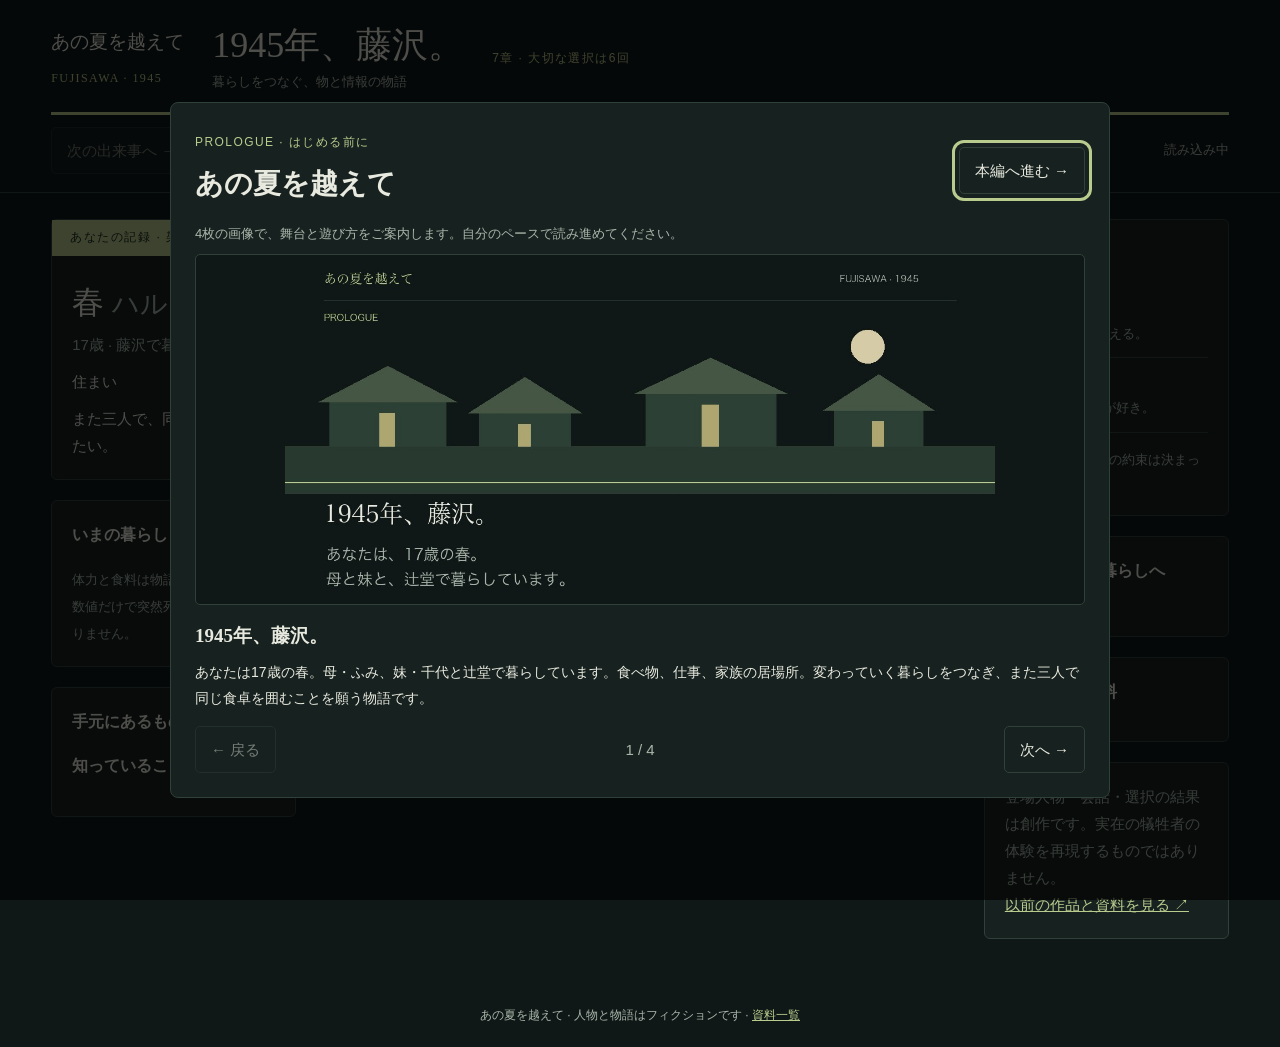
==== commit 53a9fc6b: "Connect the life narrative with clear choices and consistent family outcomes" ====
--- a/play/index.html
+++ b/play/index.html
@@ -3,7 +3,7 @@
 <main class="layout"><aside class="left"><section class="card identity"><div class="ribbon">あなたの記録 · 架空の人物</div><div class="name">春 <small>ハル</small></div><p class="muted">17歳 · 藤沢で暮らす少女</p><div class="row"><span>住まい</span><span>辻堂の借家</span></div><p>また三人で、同じ食卓を囲みたい。</p></section><section class="card"><h2>いまの暮らし</h2><div id="stats"></div><small>体力と食料は物語上の目安です。数値だけで突然死亡することはありません。</small></section><section class="card possessions"><h2>手元にあるもの</h2><ul id="items"></ul><h2>知っていること・約束</h2><ul id="knowledge"></ul></section></aside>
 <div class="center"><div class="scene" role="img" aria-label="藤沢の暮らしをイメージした創作の風景"><div class="sun"></div><div class="houses"><i class="house"></i><i class="house"></i><i class="house"></i></div><div class="pole"></div></div><div class="scene-caption" id="sceneCaption">1945年の藤沢を舞台にしたフィクション</div><article class="card" id="story" aria-live="polite" tabindex="-1"><p>物語を読み込んでいます。</p></article><section class="card"><h2>あなたが過ごした日々</h2><ol class="log" id="log"></ol></section></div>
 <aside class="right"><section class="card"><h2>家族と暮らし</h2><div class="family">母・ふみ <small id="mother">針仕事で家計を支える。</small></div><div class="family">妹・千代 <small id="sister">9歳。絵を描くのが好き。</small></div><p id="promise" class="muted">まだ、離れたときの約束は決まっていない。</p></section><section class="card"><h2>春から、次の暮らしへ</h2><div class="dots" id="dots"></div><p id="chapterText" class="muted"></p></section><section class="card"><h2>この場面の資料</h2><div id="fact"></div></section><section class="card"><p class="muted">登場人物・会話・選択の結果は創作です。実在の犠牲者の体験を再現するものではありません。</p><a href="../index.html">以前の作品と資料を見る ↗</a></section></aside></main>
-<dialog id="aboutDialog"><h2>あの夏を越えて</h2><p>1945年の藤沢を舞台にした、主人公一人の選択ゲームです。春は母・ふみ、妹・千代と暮らす架空の少女です。旧作品に登場する人物の実話や続編ではありません。</p><p>場所と確認できる歴史上の出来事を土台にしています。人物・会話・私的な事故・日々の日付・戦後の暮らしは創作です。画面の「資料」で、歴史の記録と物語を分けています。</p><p>大きな結末は、生き延びたあとの仕事4種類と病気による死の1種類です。家族がどこで暮らすかは、後日談に反映されます。病気の経過は創作で、実際の患者の転帰を予測するものではありません。</p><p>物語は自動で進みます。選ぶのは重要な6場面だけで、選ぶまで必ず止まります。持ち物や情報によって、その間の出来事も変わります。「一時停止」「読む速さ」「次へ」で、自分のペースに合わせられます。別のタブや資料を開いている間は進みません。</p><p>進行はこのブラウザに保存します。この版は選択の構成を変えたため、以前の版とは別の進行として始まります。「最初から」で今回の進行を消してやり直せます。過去のプレイ記録は別に蓄積しません。</p><h3>資料と制作</h3><div id="sourceList"></div><p>体験設計の参考：<a href="https://1in8b.life/ja/" target="_blank" rel="noopener">80億分の1</a>。文章と画面は本作向けに制作。設計はChatGPTとClaudeのレビューをもとに構成しています。</p><button id="closeAbout">閉じる</button></dialog>
+<dialog id="aboutDialog"><h2>あの夏を越えて</h2><p>1945年の藤沢を舞台にした、主人公一人の選択ゲームです。春は母・ふみ、妹・千代と暮らす架空の少女です。旧作品に登場する人物の実話や続編ではありません。</p><p>場所と確認できる歴史上の出来事を土台にしています。人物・会話・私的な事故・日々の日付・戦後の暮らしは創作です。画面の「資料」で、歴史の記録と物語を分けています。</p><p>大きな結末は、生き延びたあとの仕事4種類と病気による死の1種類です。家族がどこで暮らすかは、後日談に反映されます。病気の経過は創作で、実際の患者の転帰を予測するものではありません。</p><p>物語は自動で進みます。選ぶのは重要な6場面だけで、選ぶまで必ず止まります。持ち物や情報によって、その間の出来事も変わります。「一時停止」「読む速さ」「次へ」で、自分のペースに合わせられます。別のタブや資料を開いている間は進みません。</p><p>進行はこのブラウザに保存します。この版は物語と一部の分岐を改めたため、以前の版とは別の進行として最初から始まります。以前の保存データは消していません。「最初から」で今回の進行を消してやり直せます。過去のプレイ記録は別に蓄積しません。</p><h3>資料と制作</h3><div id="sourceList"></div><p>体験設計の参考：<a href="https://1in8b.life/ja/" target="_blank" rel="noopener">80億分の1</a>。文章と画面は本作向けに制作。設計はChatGPTとClaudeのレビューをもとに構成しています。</p><button id="closeAbout">閉じる</button></dialog>
 <dialog id="resetDialog"><h2>最初からやり直しますか？</h2><p>このプレイの進行と記録を消し、4月6日から始めます。</p><button id="confirmReset">最初から始める</button> <button id="cancelReset">戻る</button></dialog>
 <dialog id="introDialog" aria-labelledby="introTitle">
 <div class="intro-heading"><div><span class="tag">PROLOGUE · はじめる前に</span><h2 id="introTitle">あの夏を越えて</h2></div><button id="skipIntro">本編へ進む →</button></div>
--- a/play/style.css
+++ b/play/style.css
@@ -5,3 +5,5 @@
 .reading-tools,.reading-footer{display:flex;justify-content:space-between;align-items:center;gap:12px;margin:14px 0}.reading-tools button,.reading-footer button{font-size:12px}.reading-footer span{font-size:12px}.narrative-follow{margin:22px 0 14px;padding-top:18px;border-top:1px solid var(--line);line-height:2}.reading-tools+.bodycopy{margin-top:12px}@media(prefers-reduced-motion:reduce){*{scroll-behavior:auto!important;transition:none!important}}
 
 #introDialog{max-width:940px;width:calc(100% - 28px);padding:24px;max-height:94vh}#introImage{display:block;width:100%;max-height:39vh;object-fit:contain;background:#101817;border:1px solid var(--line);border-radius:5px}.intro-heading{display:flex;justify-content:space-between;align-items:center;gap:16px}.intro-heading h2{font-family:serif;font-size:28px;margin:5px 0}.intro-summary{color:var(--muted);font-size:13px;margin:8px 0!important}.intro-actions{display:flex;align-items:center;justify-content:space-between;gap:16px;margin:14px 0 0}.intro-copy{padding-top:14px}.intro-copy h3{font-size:19px;font-family:serif}.intro-copy p{margin:6px 0;font-size:14px;line-height:1.9}@media(max-width:650px){#introDialog{padding:14px}.intro-heading{align-items:flex-start}.intro-heading h2{font-size:21px}.intro-heading button{font-size:11px;padding:8px}.intro-actions button{font-size:13px}.intro-summary{font-size:12px}#introImage{max-height:30vh}.intro-copy p{font-size:13px}}
+
+.story-context{border:1px solid var(--line);border-radius:5px;padding:12px 15px;margin:0 0 20px;font-size:13px;color:var(--muted)}.story-context strong{color:var(--accent)}.story-context p{margin:4px 0}.story-context small{display:block}.decision-question{font-weight:600;font-size:16px;margin:24px 0 8px;border-top:1px solid var(--line);padding-top:18px}.choice small{line-height:1.8;margin-top:7px}.result strong{display:block;margin-bottom:5px}
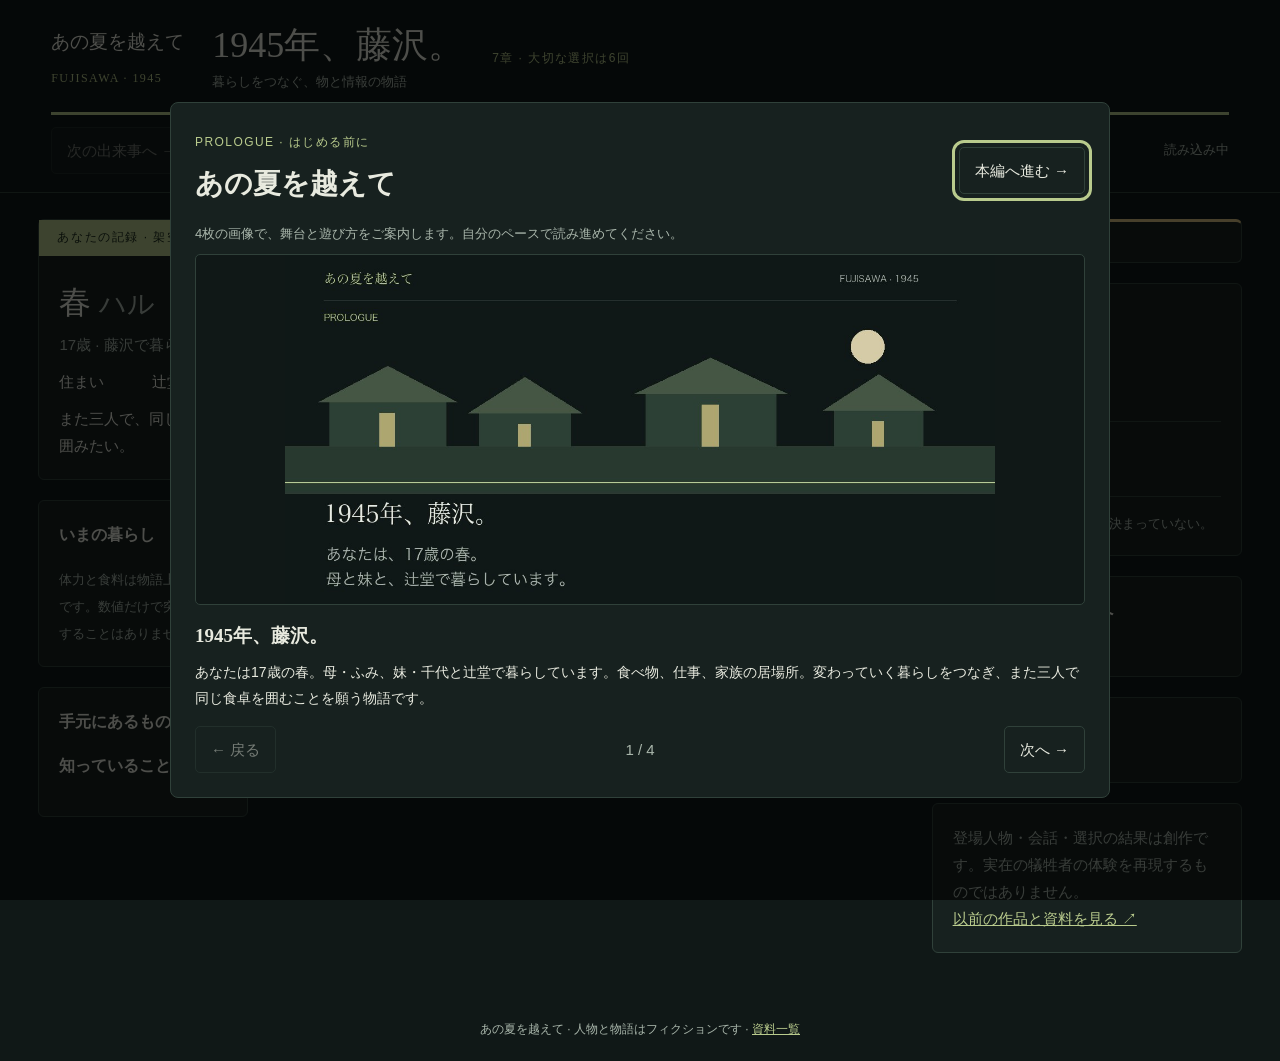
==== commit 810b2de4: "Add a separate historical map and date-aware Fujisawa companion" ====
--- a/play/index.html
+++ b/play/index.html
@@ -1,8 +1,9 @@
 <!doctype html><html lang="ja"><head><meta charset="utf-8"><meta name="robots" content="noindex,nofollow"><meta name="viewport" content="width=device-width,initial-scale=1"><meta name="description" content="1945年の藤沢を舞台に、物と情報、家族との約束で日々をつなぐフィクションの選択ゲーム。"><title>あの夏を越えて｜藤沢1945</title><link rel="stylesheet" href="style.css"></head><body>
-<header><div class="top"><div class="brand">あの夏を越えて<br><span class="tag">FUJISAWA · 1945</span></div><div><div class="date" id="date">1945年、藤沢。</div><small id="location">暮らしをつなぐ、物と情報の物語</small></div><span class="tag" id="chapter">7章 · 大切な選択は6回</span></div><div class="track"><i id="progress"></i></div><div class="controls"><button id="next" disabled>次の出来事へ →</button><button id="auto" aria-pressed="true">Ⅱ 一時停止</button><button id="speed">読む速さ：標準</button><button id="reset">最初から</button><button id="opening">オープニング</button><button id="about">作品と資料</button><small id="timeState">読み込み中</small></div></header>
+<header><div class="top"><div class="brand">あの夏を越えて<br><span class="tag">FUJISAWA · 1945</span></div><div><div class="date" id="date">1945年、藤沢。</div><small id="location">暮らしをつなぐ、物と情報の物語</small></div><span class="tag" id="chapter">7章 · 大切な選択は6回</span></div><div class="track"><i id="progress"></i></div><div class="controls"><button id="next" disabled>次の出来事へ →</button><button id="auto" aria-pressed="true">Ⅱ 一時停止</button><button id="speed">読む速さ：標準</button><button id="reset">最初から</button><button id="opening">オープニング</button><button id="historyQuick">地図・地域の記録</button><button id="about">作品と資料</button><small id="timeState">読み込み中</small></div></header>
 <main class="layout"><aside class="left"><section class="card identity"><div class="ribbon">あなたの記録 · 架空の人物</div><div class="name">春 <small>ハル</small></div><p class="muted">17歳 · 藤沢で暮らす少女</p><div class="row"><span>住まい</span><span>辻堂の借家</span></div><p>また三人で、同じ食卓を囲みたい。</p></section><section class="card"><h2>いまの暮らし</h2><div id="stats"></div><small>体力と食料は物語上の目安です。数値だけで突然死亡することはありません。</small></section><section class="card possessions"><h2>手元にあるもの</h2><ul id="items"></ul><h2>知っていること・約束</h2><ul id="knowledge"></ul></section></aside>
 <div class="center"><div class="scene" role="img" aria-label="藤沢の暮らしをイメージした創作の風景"><div class="sun"></div><div class="houses"><i class="house"></i><i class="house"></i><i class="house"></i></div><div class="pole"></div></div><div class="scene-caption" id="sceneCaption">1945年の藤沢を舞台にしたフィクション</div><article class="card" id="story" aria-live="polite" tabindex="-1"><p>物語を読み込んでいます。</p></article><section class="card"><h2>あなたが過ごした日々</h2><ol class="log" id="log"></ol></section></div>
-<aside class="right"><section class="card"><h2>家族と暮らし</h2><div class="family">母・ふみ <small id="mother">針仕事で家計を支える。</small></div><div class="family">妹・千代 <small id="sister">9歳。絵を描くのが好き。</small></div><p id="promise" class="muted">まだ、離れたときの約束は決まっていない。</p></section><section class="card"><h2>春から、次の暮らしへ</h2><div class="dots" id="dots"></div><p id="chapterText" class="muted"></p></section><section class="card"><h2>この場面の資料</h2><div id="fact"></div></section><section class="card"><p class="muted">登場人物・会話・選択の結果は創作です。実在の犠牲者の体験を再現するものではありません。</p><a href="../index.html">以前の作品と資料を見る ↗</a></section></aside></main>
+<aside class="right"><section class="card history-panel" id="historyPanel" aria-label="このころの藤沢"></section><section class="card"><h2>家族と暮らし</h2><div class="family">母・ふみ <small id="mother">針仕事で家計を支える。</small></div><div class="family">妹・千代 <small id="sister">9歳。絵を描くのが好き。</small></div><p id="promise" class="muted">まだ、離れたときの約束は決まっていない。</p></section><section class="card"><h2>春から、次の暮らしへ</h2><div class="dots" id="dots"></div><p id="chapterText" class="muted"></p></section><section class="card"><h2>この場面の資料</h2><div id="fact"></div></section><section class="card"><p class="muted">登場人物・会話・選択の結果は創作です。実在の犠牲者の体験を再現するものではありません。</p><a href="../index.html">以前の作品と資料を見る ↗</a></section></aside></main>
+<dialog id="historyDialog" aria-labelledby="historyTitle"><div class="history-modal-heading"><div><span class="history-eyebrow">FICTION / HISTORY</span><h2 id="historyTitle">地図で知る、藤沢の戦争と暮らし</h2></div><button id="closeHistory">物語に戻る</button></div><p class="history-pause">資料を開いている間、物語は止まっています。</p><div id="historyDetail"></div></dialog>
 <dialog id="aboutDialog"><h2>あの夏を越えて</h2><p>1945年の藤沢を舞台にした、主人公一人の選択ゲームです。春は母・ふみ、妹・千代と暮らす架空の少女です。旧作品に登場する人物の実話や続編ではありません。</p><p>場所と確認できる歴史上の出来事を土台にしています。人物・会話・私的な事故・日々の日付・戦後の暮らしは創作です。画面の「資料」で、歴史の記録と物語を分けています。</p><p>大きな結末は、生き延びたあとの仕事4種類と病気による死の1種類です。家族がどこで暮らすかは、後日談に反映されます。病気の経過は創作で、実際の患者の転帰を予測するものではありません。</p><p>物語は自動で進みます。選ぶのは重要な6場面だけで、選ぶまで必ず止まります。持ち物や情報によって、その間の出来事も変わります。「一時停止」「読む速さ」「次へ」で、自分のペースに合わせられます。別のタブや資料を開いている間は進みません。</p><p>進行はこのブラウザに保存します。この版は物語と一部の分岐を改めたため、以前の版とは別の進行として最初から始まります。以前の保存データは消していません。「最初から」で今回の進行を消してやり直せます。過去のプレイ記録は別に蓄積しません。</p><h3>資料と制作</h3><div id="sourceList"></div><p>体験設計の参考：<a href="https://1in8b.life/ja/" target="_blank" rel="noopener">80億分の1</a>。文章と画面は本作向けに制作。設計はChatGPTとClaudeのレビューをもとに構成しています。</p><button id="closeAbout">閉じる</button></dialog>
 <dialog id="resetDialog"><h2>最初からやり直しますか？</h2><p>このプレイの進行と記録を消し、4月6日から始めます。</p><button id="confirmReset">最初から始める</button> <button id="cancelReset">戻る</button></dialog>
 <dialog id="introDialog" aria-labelledby="introTitle">
@@ -11,4 +12,4 @@
 <img id="introImage" src="media/opening-1.jpg" alt="1945年の藤沢をイメージした町並み" width="1280" height="630">
 <div class="intro-copy" aria-live="polite"><h3 id="introCardTitle"></h3><p id="introCardText"></p></div>
 <div class="intro-actions"><button id="prevIntro">← 戻る</button><span id="introCount" class="muted"></span><button id="nextIntro">次へ →</button></div>
-</dialog><footer>あの夏を越えて · 人物と物語はフィクションです · <a href="../sources.html">資料一覧</a></footer><script src="engine.js"></script><script src="ui.js"></script></body></html>
+</dialog><footer>あの夏を越えて · 人物と物語はフィクションです · <a href="../sources.html">資料一覧</a></footer><script src="engine.js"></script><script src="history.js"></script><script src="ui.js"></script></body></html>
--- a/play/style.css
+++ b/play/style.css
@@ -7,3 +7,7 @@
 #introDialog{max-width:940px;width:calc(100% - 28px);padding:24px;max-height:94vh}#introImage{display:block;width:100%;max-height:39vh;object-fit:contain;background:#101817;border:1px solid var(--line);border-radius:5px}.intro-heading{display:flex;justify-content:space-between;align-items:center;gap:16px}.intro-heading h2{font-family:serif;font-size:28px;margin:5px 0}.intro-summary{color:var(--muted);font-size:13px;margin:8px 0!important}.intro-actions{display:flex;align-items:center;justify-content:space-between;gap:16px;margin:14px 0 0}.intro-copy{padding-top:14px}.intro-copy h3{font-size:19px;font-family:serif}.intro-copy p{margin:6px 0;font-size:14px;line-height:1.9}@media(max-width:650px){#introDialog{padding:14px}.intro-heading{align-items:flex-start}.intro-heading h2{font-size:21px}.intro-heading button{font-size:11px;padding:8px}.intro-actions button{font-size:13px}.intro-summary{font-size:12px}#introImage{max-height:30vh}.intro-copy p{font-size:13px}}
 
 .story-context{border:1px solid var(--line);border-radius:5px;padding:12px 15px;margin:0 0 20px;font-size:13px;color:var(--muted)}.story-context strong{color:var(--accent)}.story-context p{margin:4px 0}.story-context small{display:block}.decision-question{font-weight:600;font-size:16px;margin:24px 0 8px;border-top:1px solid var(--line);padding-top:18px}.choice small{line-height:1.8;margin-top:7px}.result strong{display:block;margin-bottom:5px}
+
+/* Historical companion: distinct paper map alongside the fictional narrative. */
+@media(min-width:1101px){.layout{grid-template-columns:210px minmax(360px,1fr) 310px;padding-left:3vw;padding-right:3vw;gap:20px}}
+.history-panel{border-top:3px solid #d5bd80}.history-eyebrow{color:#d5bd80;font-size:11px;letter-spacing:.08em}.history-panel h2{font-family:serif;font-size:23px;margin:3px 0}.history-date{font-size:11px;color:var(--muted);margin-bottom:12px}.local-map{position:relative;aspect-ratio:360/320;width:100%;margin:10px 0}.local-map svg{display:block;width:100%;height:100%;border-radius:8px}.local-map svg text{font:11px sans-serif;fill:#435746}.map-marker{position:absolute;transform:translate(-50%,-50%);background:#fbf8ed;color:#304238;border:1px solid #71836a;box-shadow:0 2px 5px #0002;padding:4px 7px;line-height:1.35;font-size:10px;white-space:nowrap;border-radius:5px;min-height:34px}.map-marker span{color:#7b6135;margin-right:3px}.map-marker b{font-weight:600}.map-marker:hover,.map-marker.is-active{background:#e6d39f;color:#18291e;border-color:#785e29}.map-marker:focus-visible{outline-color:#375c80}.map-caption{font-size:11px;color:var(--muted);line-height:1.7;margin:8px 0}.fiction-location{border-left:2px dashed #86b8c6;padding:8px 10px;font-size:12px;background:#203036;margin:14px 0}.fiction-location span{display:block;color:#a8d6df;font-size:10px}.fiction-location small{display:block;font-size:10px;margin-top:4px}.history-teaser{border-top:1px solid var(--line);padding-top:15px}.history-teaser small{color:#d5bd80;font-size:11px}.history-teaser h3{font-size:16px;margin:7px 0}.history-teaser p{font-size:13px;line-height:1.9}.history-teaser button,.history-all{width:100%;font-size:12px;margin-top:12px}.history-all{background:transparent;border-color:transparent;text-decoration:underline}#historyDialog{max-width:1000px;max-height:92vh;padding:24px}.history-modal-heading{display:flex;justify-content:space-between;align-items:center;gap:18px;position:sticky;top:-24px;background:var(--panel);z-index:3;padding:10px 0}.history-modal-heading h2{font-family:serif;font-size:24px;margin:4px 0}.history-modal-heading button{flex-shrink:0}.history-pause{font-size:12px;color:var(--accent);margin:8px 0 18px}.history-detail-grid{display:grid;grid-template-columns:1fr 1fr;gap:28px}.history-detail-grid article{padding-top:12px}.history-detail-grid h3{font-size:23px;font-family:serif}.history-detail-grid article p{font-size:14px;line-height:1.95}.history-source{border-top:1px solid var(--line);padding-top:14px;font-size:13px}.history-source small{display:block}.history-separation{font-size:12px!important;color:var(--muted);border-left:2px solid #d5bd80;padding-left:12px}.history-list-title{margin-top:25px;font-size:18px}.history-event-list{display:grid;grid-template-columns:1fr 1fr;gap:9px}.history-event-list button{text-align:left;font-size:13px;padding:10px 12px}.history-event-list small{display:block;font-size:11px}.history-event-list button[aria-pressed=true]{border-color:#d5bd80;background:#30382a}.map-large .map-marker{font-size:12px;min-height:40px}@media(max-width:1100px) and (min-width:651px){.right .history-panel{grid-column:1/-1;max-width:600px;width:100%}}@media(max-width:650px){.history-detail-grid{grid-template-columns:1fr;gap:12px}.history-event-list{grid-template-columns:1fr}.history-modal-heading h2{font-size:18px}.history-modal-heading button{padding:7px;font-size:12px}#historyDialog{padding:14px}.history-modal-heading{top:-14px}.history-panel{margin-top:8px}.history-detail-grid h3{font-size:21px}.map-marker{font-size:12px;min-height:40px}.history-panel .local-map{max-width:380px;margin-left:auto;margin-right:auto}}
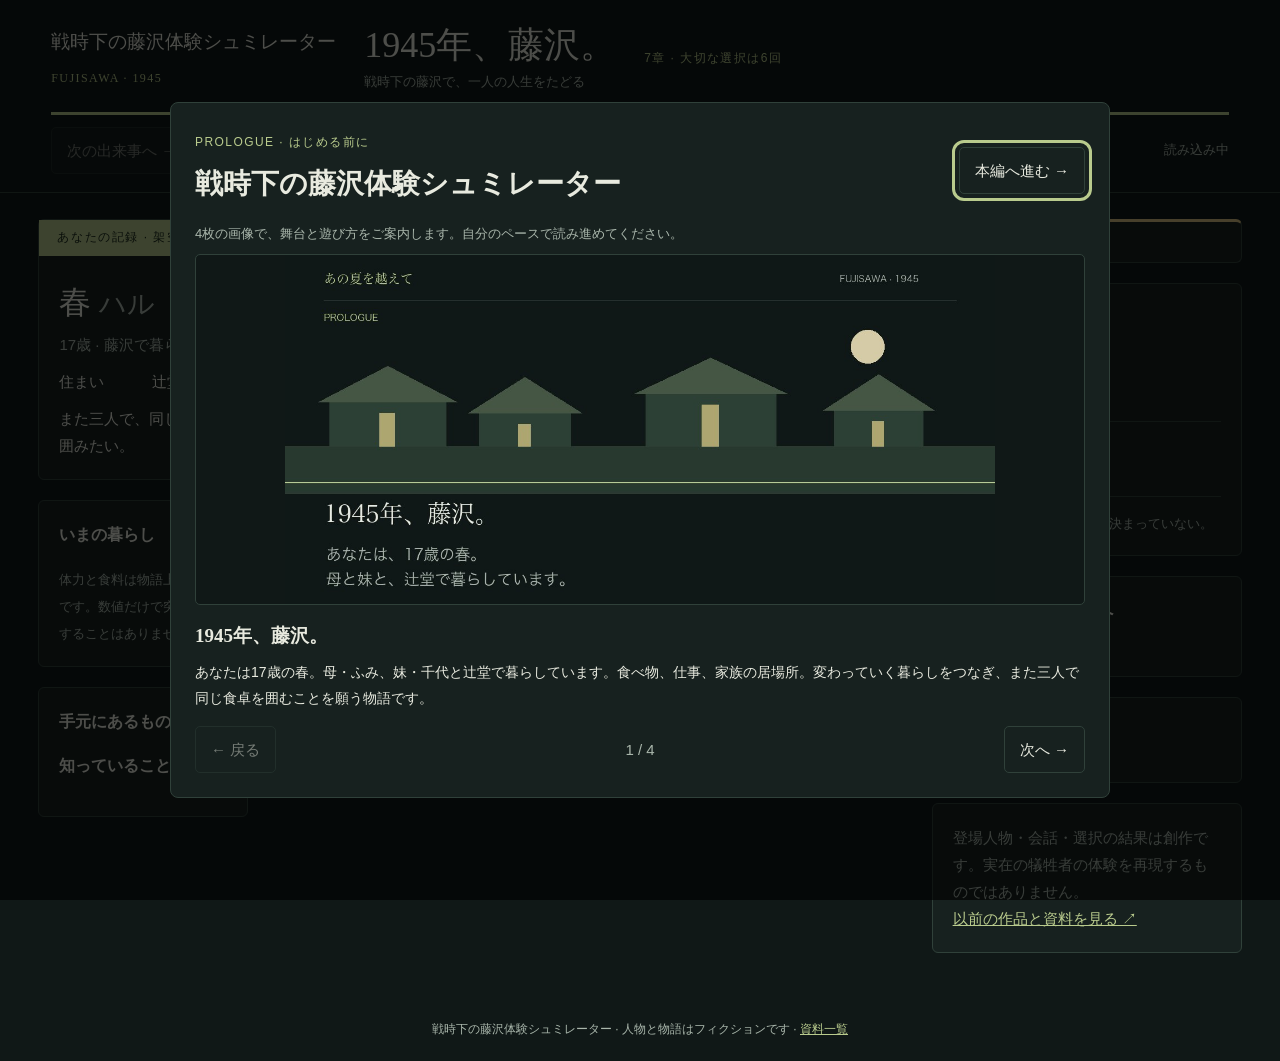
==== commit fa69cb0d: "Rename game to 戦時下の藤沢体験シュミレーター" ====
--- a/play/index.html
+++ b/play/index.html
@@ -1,15 +1,15 @@
-<!doctype html><html lang="ja"><head><meta charset="utf-8"><meta name="robots" content="noindex,nofollow"><meta name="viewport" content="width=device-width,initial-scale=1"><meta name="description" content="1945年の藤沢を舞台に、物と情報、家族との約束で日々をつなぐフィクションの選択ゲーム。"><title>あの夏を越えて｜藤沢1945</title><link rel="stylesheet" href="style.css"></head><body>
-<header><div class="top"><div class="brand">あの夏を越えて<br><span class="tag">FUJISAWA · 1945</span></div><div><div class="date" id="date">1945年、藤沢。</div><small id="location">暮らしをつなぐ、物と情報の物語</small></div><span class="tag" id="chapter">7章 · 大切な選択は6回</span></div><div class="track"><i id="progress"></i></div><div class="controls"><button id="next" disabled>次の出来事へ →</button><button id="auto" aria-pressed="true">Ⅱ 一時停止</button><button id="speed">読む速さ：標準</button><button id="reset">最初から</button><button id="opening">オープニング</button><button id="historyQuick">地図・地域の記録</button><button id="about">作品と資料</button><small id="timeState">読み込み中</small></div></header>
+<!doctype html><html lang="ja"><head><meta charset="utf-8"><meta name="robots" content="noindex,nofollow"><meta name="viewport" content="width=device-width,initial-scale=1"><meta name="description" content="1945年の藤沢を舞台に、一人の少女の暮らしをたどるフィクションの選択ゲーム。"><title>戦時下の藤沢体験シュミレーター</title><link rel="stylesheet" href="style.css"></head><body>
+<header><div class="top"><div class="brand">戦時下の藤沢体験シュミレーター<br><span class="tag">FUJISAWA · 1945</span></div><div><div class="date" id="date">1945年、藤沢。</div><small id="location">戦時下の藤沢で、一人の人生をたどる</small></div><span class="tag" id="chapter">7章 · 大切な選択は6回</span></div><div class="track"><i id="progress"></i></div><div class="controls"><button id="next" disabled>次の出来事へ →</button><button id="auto" aria-pressed="true">Ⅱ 一時停止</button><button id="speed">読む速さ：標準</button><button id="reset">最初から</button><button id="opening">オープニング</button><button id="historyQuick">地図・地域の記録</button><button id="about">作品と資料</button><small id="timeState">読み込み中</small></div></header>
 <main class="layout"><aside class="left"><section class="card identity"><div class="ribbon">あなたの記録 · 架空の人物</div><div class="name">春 <small>ハル</small></div><p class="muted">17歳 · 藤沢で暮らす少女</p><div class="row"><span>住まい</span><span>辻堂の借家</span></div><p>また三人で、同じ食卓を囲みたい。</p></section><section class="card"><h2>いまの暮らし</h2><div id="stats"></div><small>体力と食料は物語上の目安です。数値だけで突然死亡することはありません。</small></section><section class="card possessions"><h2>手元にあるもの</h2><ul id="items"></ul><h2>知っていること・約束</h2><ul id="knowledge"></ul></section></aside>
 <div class="center"><div class="scene" role="img" aria-label="藤沢の暮らしをイメージした創作の風景"><div class="sun"></div><div class="houses"><i class="house"></i><i class="house"></i><i class="house"></i></div><div class="pole"></div></div><div class="scene-caption" id="sceneCaption">1945年の藤沢を舞台にしたフィクション</div><article class="card" id="story" aria-live="polite" tabindex="-1"><p>物語を読み込んでいます。</p></article><section class="card"><h2>あなたが過ごした日々</h2><ol class="log" id="log"></ol></section></div>
 <aside class="right"><section class="card history-panel" id="historyPanel" aria-label="このころの藤沢"></section><section class="card"><h2>家族と暮らし</h2><div class="family">母・ふみ <small id="mother">針仕事で家計を支える。</small></div><div class="family">妹・千代 <small id="sister">9歳。絵を描くのが好き。</small></div><p id="promise" class="muted">まだ、離れたときの約束は決まっていない。</p></section><section class="card"><h2>春から、次の暮らしへ</h2><div class="dots" id="dots"></div><p id="chapterText" class="muted"></p></section><section class="card"><h2>この場面の資料</h2><div id="fact"></div></section><section class="card"><p class="muted">登場人物・会話・選択の結果は創作です。実在の犠牲者の体験を再現するものではありません。</p><a href="../index.html">以前の作品と資料を見る ↗</a></section></aside></main>
 <dialog id="historyDialog" aria-labelledby="historyTitle"><div class="history-modal-heading"><div><span class="history-eyebrow">FICTION / HISTORY</span><h2 id="historyTitle">地図で知る、藤沢の戦争と暮らし</h2></div><button id="closeHistory">物語に戻る</button></div><p class="history-pause">資料を開いている間、物語は止まっています。</p><div id="historyDetail"></div></dialog>
-<dialog id="aboutDialog"><h2>あの夏を越えて</h2><p>1945年の藤沢を舞台にした、主人公一人の選択ゲームです。春は母・ふみ、妹・千代と暮らす架空の少女です。旧作品に登場する人物の実話や続編ではありません。</p><p>場所と確認できる歴史上の出来事を土台にしています。人物・会話・私的な事故・日々の日付・戦後の暮らしは創作です。画面の「資料」で、歴史の記録と物語を分けています。</p><p>大きな結末は、生き延びたあとの仕事4種類と病気による死の1種類です。家族がどこで暮らすかは、後日談に反映されます。病気の経過は創作で、実際の患者の転帰を予測するものではありません。</p><p>物語は自動で進みます。選ぶのは重要な6場面だけで、選ぶまで必ず止まります。持ち物や情報によって、その間の出来事も変わります。「一時停止」「読む速さ」「次へ」で、自分のペースに合わせられます。別のタブや資料を開いている間は進みません。</p><p>進行はこのブラウザに保存します。この版は物語と一部の分岐を改めたため、以前の版とは別の進行として最初から始まります。以前の保存データは消していません。「最初から」で今回の進行を消してやり直せます。過去のプレイ記録は別に蓄積しません。</p><h3>資料と制作</h3><div id="sourceList"></div><p>体験設計の参考：<a href="https://1in8b.life/ja/" target="_blank" rel="noopener">80億分の1</a>。文章と画面は本作向けに制作。設計はChatGPTとClaudeのレビューをもとに構成しています。</p><button id="closeAbout">閉じる</button></dialog>
+<dialog id="aboutDialog"><h2>戦時下の藤沢体験シュミレーター</h2><p>1945年の藤沢を舞台にした、主人公一人の選択ゲームです。春は母・ふみ、妹・千代と暮らす架空の少女です。旧作品に登場する人物の実話や続編ではありません。</p><p>場所と確認できる歴史上の出来事を土台にしています。人物・会話・私的な事故・日々の日付・戦後の暮らしは創作です。画面の「資料」で、歴史の記録と物語を分けています。</p><p>大きな結末は、生き延びたあとの仕事4種類と病気による死の1種類です。家族がどこで暮らすかは、後日談に反映されます。病気の経過は創作で、実際の患者の転帰を予測するものではありません。</p><p>物語は自動で進みます。選ぶのは重要な6場面だけで、選ぶまで必ず止まります。持ち物や情報によって、その間の出来事も変わります。「一時停止」「読む速さ」「次へ」で、自分のペースに合わせられます。別のタブや資料を開いている間は進みません。</p><p>進行はこのブラウザに保存します。この版は物語と一部の分岐を改めたため、以前の版とは別の進行として最初から始まります。以前の保存データは消していません。「最初から」で今回の進行を消してやり直せます。過去のプレイ記録は別に蓄積しません。</p><h3>資料と制作</h3><div id="sourceList"></div><p>体験設計の参考：<a href="https://1in8b.life/ja/" target="_blank" rel="noopener">80億分の1</a>。文章と画面は本作向けに制作。設計はChatGPTとClaudeのレビューをもとに構成しています。</p><button id="closeAbout">閉じる</button></dialog>
 <dialog id="resetDialog"><h2>最初からやり直しますか？</h2><p>このプレイの進行と記録を消し、4月6日から始めます。</p><button id="confirmReset">最初から始める</button> <button id="cancelReset">戻る</button></dialog>
 <dialog id="introDialog" aria-labelledby="introTitle">
-<div class="intro-heading"><div><span class="tag">PROLOGUE · はじめる前に</span><h2 id="introTitle">あの夏を越えて</h2></div><button id="skipIntro">本編へ進む →</button></div>
+<div class="intro-heading"><div><span class="tag">PROLOGUE · はじめる前に</span><h2 id="introTitle">戦時下の藤沢体験シュミレーター</h2></div><button id="skipIntro">本編へ進む →</button></div>
 <p class="intro-summary">4枚の画像で、舞台と遊び方をご案内します。自分のペースで読み進めてください。</p>
 <img id="introImage" src="media/opening-1.jpg" alt="1945年の藤沢をイメージした町並み" width="1280" height="630">
 <div class="intro-copy" aria-live="polite"><h3 id="introCardTitle"></h3><p id="introCardText"></p></div>
 <div class="intro-actions"><button id="prevIntro">← 戻る</button><span id="introCount" class="muted"></span><button id="nextIntro">次へ →</button></div>
-</dialog><footer>あの夏を越えて · 人物と物語はフィクションです · <a href="../sources.html">資料一覧</a></footer><script src="engine.js"></script><script src="history.js"></script><script src="ui.js"></script></body></html>
+</dialog><footer>戦時下の藤沢体験シュミレーター · 人物と物語はフィクションです · <a href="../sources.html">資料一覧</a></footer><script src="engine.js"></script><script src="history.js"></script><script src="ui.js"></script></body></html>
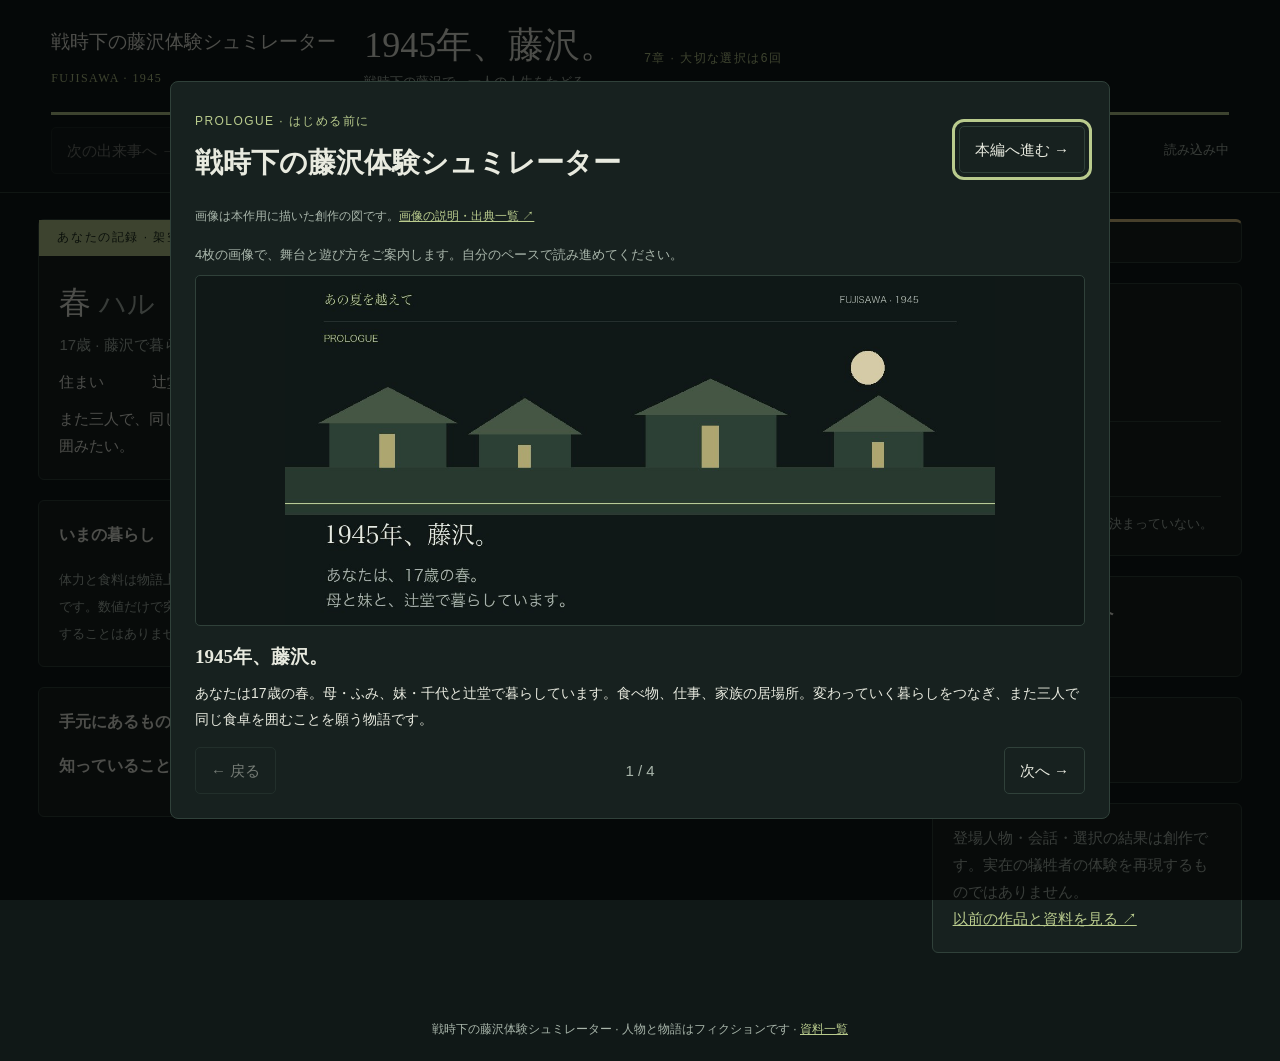
==== commit 2dea7a92: "Clarify original game illustrations and link photo credits" ====
--- a/play/index.html
+++ b/play/index.html
@@ -4,11 +4,11 @@
 <div class="center"><div class="scene" role="img" aria-label="藤沢の暮らしをイメージした創作の風景"><div class="sun"></div><div class="houses"><i class="house"></i><i class="house"></i><i class="house"></i></div><div class="pole"></div></div><div class="scene-caption" id="sceneCaption">1945年の藤沢を舞台にしたフィクション</div><article class="card" id="story" aria-live="polite" tabindex="-1"><p>物語を読み込んでいます。</p></article><section class="card"><h2>あなたが過ごした日々</h2><ol class="log" id="log"></ol></section></div>
 <aside class="right"><section class="card history-panel" id="historyPanel" aria-label="このころの藤沢"></section><section class="card"><h2>家族と暮らし</h2><div class="family">母・ふみ <small id="mother">針仕事で家計を支える。</small></div><div class="family">妹・千代 <small id="sister">9歳。絵を描くのが好き。</small></div><p id="promise" class="muted">まだ、離れたときの約束は決まっていない。</p></section><section class="card"><h2>春から、次の暮らしへ</h2><div class="dots" id="dots"></div><p id="chapterText" class="muted"></p></section><section class="card"><h2>この場面の資料</h2><div id="fact"></div></section><section class="card"><p class="muted">登場人物・会話・選択の結果は創作です。実在の犠牲者の体験を再現するものではありません。</p><a href="../index.html">以前の作品と資料を見る ↗</a></section></aside></main>
 <dialog id="historyDialog" aria-labelledby="historyTitle"><div class="history-modal-heading"><div><span class="history-eyebrow">FICTION / HISTORY</span><h2 id="historyTitle">地図で知る、藤沢の戦争と暮らし</h2></div><button id="closeHistory">物語に戻る</button></div><p class="history-pause">資料を開いている間、物語は止まっています。</p><div id="historyDetail"></div></dialog>
-<dialog id="aboutDialog"><h2>戦時下の藤沢体験シュミレーター</h2><p>1945年の藤沢を舞台にした、主人公一人の選択ゲームです。春は母・ふみ、妹・千代と暮らす架空の少女です。旧作品に登場する人物の実話や続編ではありません。</p><p>場所と確認できる歴史上の出来事を土台にしています。人物・会話・私的な事故・日々の日付・戦後の暮らしは創作です。画面の「資料」で、歴史の記録と物語を分けています。</p><p>大きな結末は、生き延びたあとの仕事4種類と病気による死の1種類です。家族がどこで暮らすかは、後日談に反映されます。病気の経過は創作で、実際の患者の転帰を予測するものではありません。</p><p>物語は自動で進みます。選ぶのは重要な6場面だけで、選ぶまで必ず止まります。持ち物や情報によって、その間の出来事も変わります。「一時停止」「読む速さ」「次へ」で、自分のペースに合わせられます。別のタブや資料を開いている間は進みません。</p><p>進行はこのブラウザに保存します。この版は物語と一部の分岐を改めたため、以前の版とは別の進行として最初から始まります。以前の保存データは消していません。「最初から」で今回の進行を消してやり直せます。過去のプレイ記録は別に蓄積しません。</p><h3>資料と制作</h3><div id="sourceList"></div><p>体験設計の参考：<a href="https://1in8b.life/ja/" target="_blank" rel="noopener">80億分の1</a>。文章と画面は本作向けに制作。設計はChatGPTとClaudeのレビューをもとに構成しています。</p><button id="closeAbout">閉じる</button></dialog>
+<dialog id="aboutDialog"><h2>戦時下の藤沢体験シュミレーター</h2><p>1945年の藤沢を舞台にした、主人公一人の選択ゲームです。春は母・ふみ、妹・千代と暮らす架空の少女です。旧作品に登場する人物の実話や続編ではありません。</p><p>場所と確認できる歴史上の出来事を土台にしています。人物・会話・私的な事故・日々の日付・戦後の暮らしは創作です。画面の「資料」で、歴史の記録と物語を分けています。</p><p>大きな結末は、生き延びたあとの仕事4種類と病気による死の1種類です。家族がどこで暮らすかは、後日談に反映されます。病気の経過は創作で、実際の患者の転帰を予測するものではありません。</p><p>物語は自動で進みます。選ぶのは重要な6場面だけで、選ぶまで必ず止まります。持ち物や情報によって、その間の出来事も変わります。「一時停止」「読む速さ」「次へ」で、自分のペースに合わせられます。別のタブや資料を開いている間は進みません。</p><p>進行はこのブラウザに保存します。この版は物語と一部の分岐を改めたため、以前の版とは別の進行として最初から始まります。以前の保存データは消していません。「最初から」で今回の進行を消してやり直せます。過去のプレイ記録は別に蓄積しません。</p><h3>画像・地図について</h3><p>オープニングの4枚（G1〜G4）と本編の背景（G5）は、本作用にプログラムで描いた創作の図です。当時の写真や、実際の街並みを正確に復元した画像ではありません。地域案内図（G6）も、本作用に描いた概略図です。</p><p><a href="../sources.html#game-images">画像・地図の一覧と制作方法</a> ／ <a href="../sources.html#photo-credits">旧版で使用した写真の出典・撮影者・利用条件</a></p><h3>資料と制作</h3><div id="sourceList"></div><p>体験設計の参考：<a href="https://1in8b.life/ja/" target="_blank" rel="noopener">80億分の1</a>。文章と画面は本作向けに制作。設計はChatGPTとClaudeのレビューをもとに構成しています。</p><button id="closeAbout">閉じる</button></dialog>
 <dialog id="resetDialog"><h2>最初からやり直しますか？</h2><p>このプレイの進行と記録を消し、4月6日から始めます。</p><button id="confirmReset">最初から始める</button> <button id="cancelReset">戻る</button></dialog>
 <dialog id="introDialog" aria-labelledby="introTitle">
 <div class="intro-heading"><div><span class="tag">PROLOGUE · はじめる前に</span><h2 id="introTitle">戦時下の藤沢体験シュミレーター</h2></div><button id="skipIntro">本編へ進む →</button></div>
-<p class="intro-summary">4枚の画像で、舞台と遊び方をご案内します。自分のペースで読み進めてください。</p>
+<p class="source muted">画像は本作用に描いた創作の図です。<a href="../sources.html#game-images" target="_blank" rel="noopener">画像の説明・出典一覧 ↗</a></p><p class="intro-summary">4枚の画像で、舞台と遊び方をご案内します。自分のペースで読み進めてください。</p>
 <img id="introImage" src="media/opening-1.jpg" alt="1945年の藤沢をイメージした町並み" width="1280" height="630">
 <div class="intro-copy" aria-live="polite"><h3 id="introCardTitle"></h3><p id="introCardText"></p></div>
 <div class="intro-actions"><button id="prevIntro">← 戻る</button><span id="introCount" class="muted"></span><button id="nextIntro">次へ →</button></div>
